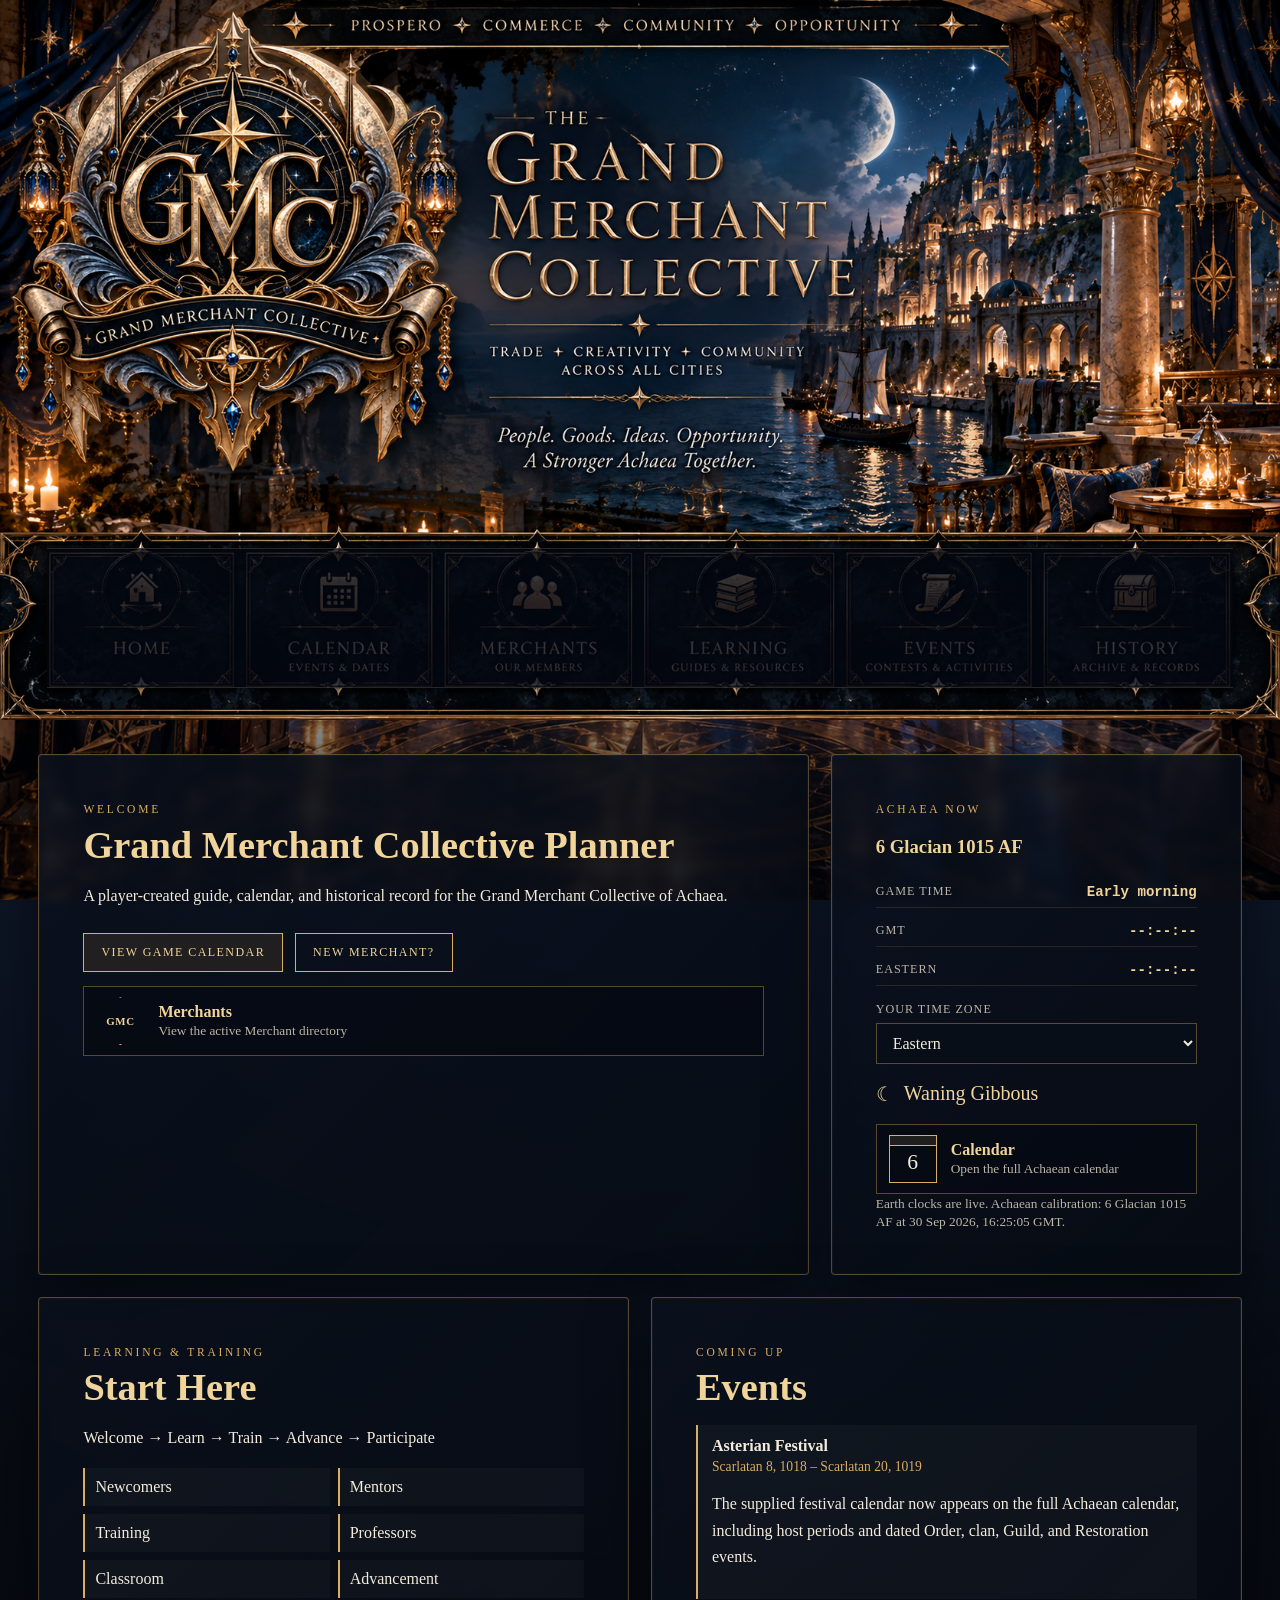
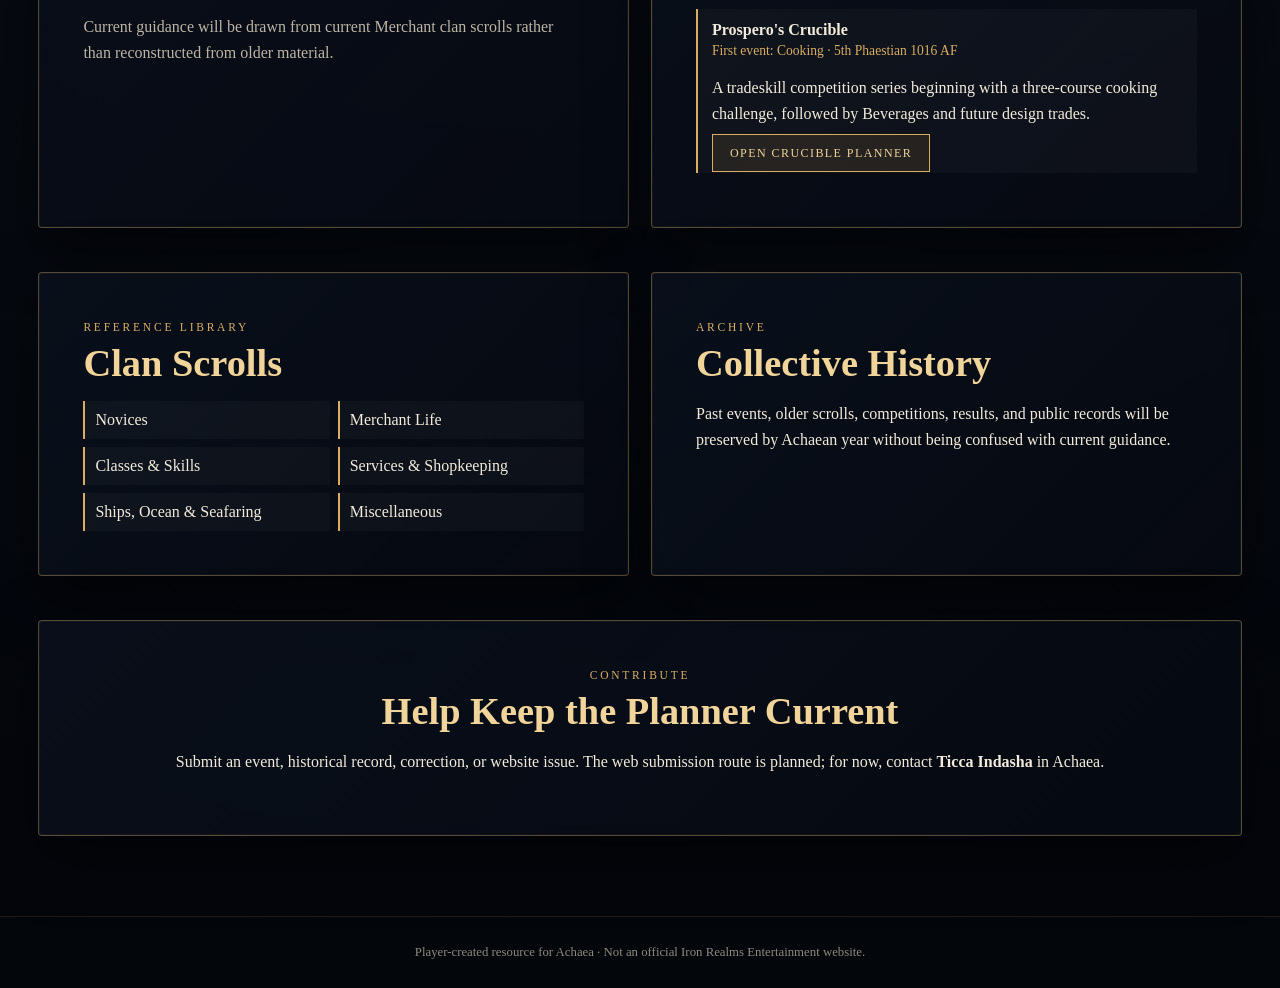
==== index.html @ 8ac70e9b "Link Prospero's Crucible planner from events" ====
<!doctype html>
<html lang="en">
<head>
<meta charset="utf-8">
<meta name="viewport" content="width=device-width,initial-scale=1">
<title>Grand Merchant Collective Planner</title>
<link rel="stylesheet" href="styles.css">
</head>
<body>
<header class="landing-header">
  <div class="landing-art">
    <img src="grand-merchant-collective-hero.png" alt="Grand Merchant Collective">
    <nav class="landing-hotspots" aria-label="Primary navigation">
      <a href="index.html" aria-label="Home"></a>
      <a href="calendar.html" aria-label="Calendar"></a>
      <a href="merchants.html" aria-label="Merchants"></a>
      <a href="#learning" aria-label="Learning"></a>
      <a href="#events" aria-label="Events"></a>
      <a href="#history" aria-label="History"></a>
    </nav>
  </div>
</header>

<main>
<section id="home" class="hero">
  <article class="panel intro">
    <span class="kicker">Welcome</span>
    <h2>Grand Merchant Collective Planner</h2>
    <p>A player-created guide, calendar, and historical record for the Grand Merchant Collective of Achaea.</p>
    <div class="actions"><a class="button" href="calendar.html">View Game Calendar</a><a class="button ghost" href="#learning">New Merchant?</a></div><a class="home-icon-link merchant-icon-link" href="merchants.html"><span class="merchant-crest" aria-hidden="true">GMC</span><span><strong>Merchants</strong><small>View the active Merchant directory</small></span></a>
  </article>
  <aside class="panel now">
    <span class="kicker">Achaea Now</span>
    <h3 id="homeAchaeaDate">6 Glacian 1015 AF</h3>
    <div class="time-stack">
      <div><span>Game time</span><strong id="gameTime">Early morning</strong></div>
      <div><span>GMT</span><strong id="gmtClock">--:--:--</strong></div>
      <div><span id="localZoneLabel">Eastern</span><strong id="localClock">--:--:--</strong></div>
    </div>
    <label class="timezone-label" for="timezoneSelect">Your time zone</label>
    <select id="timezoneSelect">
      <option value="America/New_York">Eastern</option>
      <option value="America/Chicago">Central</option>
      <option value="America/Denver">Mountain</option>
      <option value="America/Los_Angeles">Pacific</option>
      <option value="America/Anchorage">Alaska</option>
      <option value="Pacific/Honolulu">Hawaii</option>
      <option value="Europe/London">London</option>
      <option value="Europe/Paris">Central Europe</option>
      <option value="Australia/Sydney">Sydney</option>
      <option value="Asia/Tokyo">Tokyo</option>
    </select>
    <div class="moon">☾ <span>Waning Gibbous</span></div>
    <a class="home-icon-link calendar-icon-link" href="calendar.html" aria-label="Open full Achaean calendar"><span class="calendar-glyph" aria-hidden="true"><b></b><i>6</i></span><span><strong>Calendar</strong><small>Open the full Achaean calendar</small></span></a>
    <small>Earth clocks are live. Achaean calibration: 6 Glacian 1015 AF at 30 Sep 2026, 16:25:05 GMT.</small>
  </aside>
</section>



<section class="two-col">
 <article id="learning" class="panel section">
   <span class="kicker">Learning & Training</span><h2>Start Here</h2>
   <p>Welcome → Learn → Train → Advance → Participate</p>
   <div class="link-grid"><span>Newcomers</span><span>Mentors</span><span>Training</span><span>Professors</span><span>Classroom</span><span>Advancement</span></div>
   <p class="note">Current guidance will be drawn from current Merchant clan scrolls rather than reconstructed from older material.</p>
 </article>
 <article id="events" class="panel section">
   <span class="kicker">Coming Up</span><h2>Events</h2>
   <div class="event-card"><strong>Asterian Festival</strong><span>Scarlatan 8, 1018 – Scarlatan 20, 1019</span><p>The supplied festival calendar now appears on the full Achaean calendar, including host periods and dated Order, clan, Guild, and Restoration events.</p></div>
   <div class="event-card"><strong>Prospero's Crucible</strong><span>First event: Cooking · 5th Phaestian 1016 AF</span><p>A tradeskill competition series beginning with a three-course cooking challenge, followed by Beverages and future design trades.</p><a class="button" href="crucible.html">Open Crucible Planner</a></div>
 </article>
</section>



<section class="two-col">
 <article id="scrolls" class="panel section"><span class="kicker">Reference Library</span><h2>Clan Scrolls</h2>
 <div class="scroll-groups"><span>Novices</span><span>Merchant Life</span><span>Classes & Skills</span><span>Services & Shopkeeping</span><span>Ships, Ocean & Seafaring</span><span>Miscellaneous</span></div>
 </article>
 <article id="history" class="panel section"><span class="kicker">Archive</span><h2>Collective History</h2><p>Past events, older scrolls, competitions, results, and public records will be preserved by Achaean year without being confused with current guidance.</p></article>
</section>

<section id="contact" class="panel section contact">
 <span class="kicker">Contribute</span><h2>Help Keep the Planner Current</h2>
 <p>Submit an event, historical record, correction, or website issue. The web submission route is planned; for now, contact <strong>Ticca Indasha</strong> in Achaea.</p>
</section>
</main>
<footer>Player-created resource for Achaea · Not an official Iron Realms Entertainment website.</footer>
<script src="app.js"></script>
</body></html>
---- styles.css ----
:root{--ink:#070b12;--panel:rgba(6,10,18,.79);--panel2:rgba(10,16,28,.88);--gold:#d9ae62;--gold2:#f0d49a;--ivory:#f3ecdd;--muted:#bdb5a6;--line:rgba(217,174,98,.38)}
*{box-sizing:border-box}html{scroll-behavior:smooth}body{margin:0;color:var(--ivory);font-family:Georgia,"Times New Roman",serif;background:#050911 radial-gradient(circle at 50% 12%,#17284a 0,#070b12 55%,#03050a 100%);min-height:100vh}
body:before{content:"";position:fixed;inset:0;background:linear-gradient(rgba(2,5,10,.16),rgba(2,5,10,.54)),url("Prospero-shrine.png") center/cover no-repeat;z-index:-2}
.site-header{position:sticky;top:0;z-index:20;padding:20px clamp(18px,5vw,72px) 12px;background:linear-gradient(#060a12f2,#060a12d9);border-bottom:1px solid var(--line);backdrop-filter:blur(10px)}
.brand{text-align:center}.brand h1{margin:2px 0;color:var(--gold2);font-size:clamp(1.7rem,4vw,3rem);letter-spacing:.08em;text-transform:uppercase}.brand p{margin:0;color:var(--muted);letter-spacing:.18em}.eyebrow,.kicker{color:var(--gold);font-size:.72rem;letter-spacing:.24em;text-transform:uppercase}
nav{display:flex;justify-content:center;gap:clamp(10px,2.2vw,28px);flex-wrap:wrap;margin-top:16px}nav a{color:var(--ivory);text-decoration:none;font-size:.84rem;letter-spacing:.08em;text-transform:uppercase}nav a:hover{color:var(--gold2)}
main{width:min(1380px,94vw);margin:34px auto 80px}.hero,.two-col{display:grid;grid-template-columns:1.5fr .8fr;gap:22px;margin-bottom:22px}.two-col{grid-template-columns:1fr 1fr}
.panel{background:linear-gradient(135deg,var(--panel2),var(--panel));border:1px solid var(--line);box-shadow:0 20px 60px #0008,inset 0 0 0 1px #ffffff08;backdrop-filter:blur(5px);border-radius:4px}
.intro,.now,.section{padding:clamp(22px,4vw,44px)}h2{font-size:clamp(1.65rem,3vw,2.5rem);color:var(--gold2);margin:.35rem 0 1rem}h3{color:var(--gold2)}p{line-height:1.65}.lede,.note,.now small{color:var(--muted)}.actions{display:flex;gap:12px;flex-wrap:wrap;margin-top:24px}.button{padding:11px 17px;border:1px solid var(--gold);background:#b9893e22;color:var(--gold2);text-decoration:none;text-transform:uppercase;font-size:.75rem;letter-spacing:.12em}.button.ghost{background:transparent}.moon{display:flex;gap:10px;align-items:center;color:var(--gold2);font-size:1.25rem;margin:18px 0}
.section{margin-bottom:22px}.section-head{display:flex;align-items:end;justify-content:space-between;gap:20px}.year-controls{display:flex;gap:6px}.year-controls button{background:#080e18;border:1px solid var(--line);color:var(--gold2);padding:8px 12px;cursor:pointer}
.calendar-grid{display:grid;grid-template-columns:repeat(4,1fr);gap:12px;margin-top:24px}.month{background:#050912b8;border:1px solid #d9ae6233;padding:12px}.month h3{text-align:center;margin:0 0 10px;font-size:1rem;letter-spacing:.1em}.days{display:grid;grid-template-columns:repeat(5,1fr);gap:4px}.day{display:grid;place-items:center;min-height:29px;border:1px solid transparent;color:#e8e0d0;font-family:Consolas,monospace;font-size:.78rem}.day:hover{border-color:var(--line);background:#d9ae6215}
.link-grid,.scroll-groups{display:grid;grid-template-columns:repeat(2,1fr);gap:8px}.link-grid span,.scroll-groups span{padding:10px;border-left:2px solid var(--gold);background:#ffffff07}
.event-card{border-left:2px solid var(--gold);padding:12px 14px;background:#ffffff07;margin:10px 0}.event-card strong,.event-card span{display:block}.event-card span{color:var(--gold);font-size:.85rem;margin-top:4px}.event-card.muted{opacity:.7}
.member-placeholder{display:flex;gap:20px;align-items:center;margin-top:22px}.portrait-placeholder,.merchant-portrait{width:120px;aspect-ratio:1;border:1px solid var(--line);background:#03060c}.merchant-portrait{object-fit:cover;object-position:center top;display:block}.contact{text-align:center}footer{text-align:center;padding:28px;color:#8f897d;background:#03060b;border-top:1px solid #d9ae6222;font-size:.8rem}
@media(max-width:900px){.hero,.two-col{grid-template-columns:1fr}.calendar-grid{grid-template-columns:repeat(2,1fr)}.site-header{position:relative}}
@media(max-width:560px){.calendar-grid{grid-template-columns:1fr}.link-grid,.scroll-groups{grid-template-columns:1fr}.member-placeholder{align-items:flex-start}.brand h1{letter-spacing:.03em}}

.time-stack{display:grid;gap:8px;margin:16px 0}.time-stack div{display:flex;justify-content:space-between;gap:18px;border-bottom:1px solid #d9ae6224;padding:7px 0}.time-stack span,.timezone-label{color:var(--muted);font-size:.76rem;letter-spacing:.08em;text-transform:uppercase}.time-stack strong{font-family:Consolas,monospace;color:var(--gold2);font-size:.88rem}.timezone-label{display:block;margin:14px 0 6px}.now select{width:100%;padding:10px 12px;background:#080e18;color:var(--ivory);border:1px solid var(--line);font:inherit}.month-link{display:flex;justify-content:space-between;gap:12px;align-items:center;margin:14px 0;padding:12px 14px;border:1px solid var(--line);background:#d9ae620c;color:var(--ivory);text-decoration:none}.month-link strong{color:var(--gold2)}.calendar-section{scroll-margin-top:170px}

.day.event-day{border-color:var(--gold);background:#d9ae6226;color:var(--gold2);cursor:pointer;font-weight:700}.day.host-day{box-shadow:inset 0 -2px 0 #d9ae6270}.day.event-day:hover,.day.event-day:focus{background:#d9ae6242;outline:none}.calendar-details{margin-top:18px;padding:18px;border:1px solid var(--line);background:#050912d9}.calendar-details h3{margin:.35rem 0 .55rem}.calendar-details p{margin:.35rem 0}.calendar-details .detail-date{color:var(--gold);font-size:.85rem;letter-spacing:.06em}.calendar-details ul{margin:.7rem 0 0;padding-left:20px;line-height:1.6}

.mini-calendar-link{padding:9px 11px;justify-content:flex-start;gap:14px}.mini-month{width:76px;min-width:76px;border:1px solid var(--line);background:#050912;display:grid;grid-template-columns:1fr 1fr;overflow:hidden}.mini-month b{grid-column:1/-1;background:#d9ae6222;color:var(--gold2);font-size:.62rem;letter-spacing:.1em;text-align:center;padding:4px}.mini-month i{font-style:normal;font:700 1.35rem/1.7 Georgia,serif;text-align:center;color:var(--ivory)}.mini-month em{font-style:normal;font-size:.55rem;color:var(--muted);align-self:center}.calendar-legend{display:flex;gap:18px;flex-wrap:wrap;margin-top:16px;color:var(--muted);font-size:.78rem}.calendar-legend span{display:flex;align-items:center;gap:7px}.legend-dot{width:11px;height:11px;border:1px solid var(--line);display:inline-block}.legend-dot.scheduled{background:#d9ae6242;border-color:var(--gold)}.legend-dot.host{border-bottom:3px solid #d9ae62}
.day.event-day{position:relative}.day.event-day:after{content:"";position:absolute;right:2px;top:2px;width:5px;height:5px;border-radius:50%;background:var(--gold2)}

.event-index-wrap{margin-top:22px;padding-top:18px;border-top:1px solid #d9ae6233}.event-index{display:grid;grid-template-columns:repeat(2,minmax(0,1fr));gap:7px;margin-top:10px}.event-index button{appearance:none;text-align:left;background:#ffffff07;border:1px solid #d9ae6228;color:var(--ivory);padding:10px 12px;font:inherit;cursor:pointer}.event-index button:hover,.event-index button:focus{border-color:var(--gold);background:#d9ae6218;outline:none}.event-index small{display:block;color:var(--gold);margin-top:3px}.day.selected-day{outline:2px solid var(--gold2);outline-offset:1px;background:#d9ae6250}@media(max-width:560px){.event-index{grid-template-columns:1fr}}

.merchant-roster{display:grid;grid-template-columns:repeat(3,minmax(0,1fr));gap:7px 18px;margin-top:16px}.merchant-name{padding:7px 0;border-bottom:1px solid #d9ae621f;color:var(--ivory)}@media(max-width:760px){.merchant-roster{grid-template-columns:repeat(2,minmax(0,1fr))}}@media(max-width:480px){.merchant-roster{grid-template-columns:1fr}}

.merchant-directory{display:grid;grid-template-columns:repeat(2,minmax(0,1fr));gap:14px 18px;margin-top:18px}.merchant-card{display:grid;grid-template-columns:76px 1fr;align-items:center;gap:14px;min-height:92px;padding:8px;border:1px solid #d9ae6228;background:#05091280}.merchant-card img,.headshot-placeholder{width:76px;height:76px;object-fit:cover;border:1px solid #d9ae6255;background:#0a0f19}.headshot-placeholder{display:grid;place-items:center}.headshot-placeholder span{font-size:.62rem;letter-spacing:.08em;text-transform:uppercase;color:var(--muted)}.merchant-card h3{margin:0;font-size:1rem;font-weight:500;color:var(--ivory)}@media(max-width:650px){.merchant-directory{grid-template-columns:1fr}}

.home-icon-link{display:flex;align-items:center;gap:14px;margin-top:14px;padding:10px 12px;border:1px solid var(--line);background:#050912a8;color:var(--ivory);text-decoration:none}.home-icon-link:hover,.home-icon-link:focus{border-color:var(--gold);background:#d9ae6214;outline:none}.home-icon-link>span:last-child{display:grid;gap:2px}.home-icon-link strong{color:var(--gold2);font-family:Georgia,serif}.home-icon-link small{color:var(--muted)}.calendar-glyph{width:48px;height:48px;display:grid;place-items:center;border:1px solid var(--gold);position:relative;font-family:Georgia,serif;font-size:1.35rem}.calendar-glyph b{position:absolute;left:0;right:0;top:0;height:10px;border-bottom:1px solid var(--gold);background:#d9ae6220}.calendar-glyph i{font-style:normal;padding-top:7px}.merchant-crest{width:48px;height:48px;display:grid;place-items:center;border:1px solid var(--gold);clip-path:polygon(50% 0,92% 18%,84% 74%,50% 100%,16% 74%,8% 18%);font:700 .68rem Georgia,serif;color:var(--gold2);letter-spacing:.06em}

/* Shared stationary site masthead */
.site-header{position:sticky;top:0;z-index:100;min-height:154px;display:grid;grid-template-columns:110px 1fr 110px;grid-template-areas:"crest brand spacer" "nav nav nav";align-items:center;padding:12px clamp(18px,4vw,64px) 10px;background:#060a12f5;border-top:4px solid #7650a6;border-bottom:1px solid var(--line);backdrop-filter:blur(12px)}
.header-crest{grid-area:crest;width:94px;height:94px;display:grid;place-items:center;text-decoration:none;justify-self:start}.header-crest .merchant-crest{width:86px;height:86px;font-size:.9rem}
.site-header .brand{grid-area:brand}.site-header nav{grid-area:nav;margin-top:8px}
@media(max-width:700px){.site-header{position:sticky;grid-template-columns:64px 1fr;grid-template-areas:"crest brand" "nav nav";min-height:auto;padding:8px 12px}.header-crest{width:58px;height:58px}.header-crest .merchant-crest{width:54px;height:54px}.brand h1{font-size:clamp(1.15rem,5vw,1.7rem)}.brand p{font-size:.7rem}.site-header nav{gap:8px 14px;max-height:58px;overflow:auto}}

/* Landing page is intentionally cinematic; inner pages use the compact crest masthead. */
.landing-header{position:relative;z-index:20;min-height:420px;padding:44px clamp(22px,6vw,90px) 24px;display:flex;flex-direction:column;justify-content:flex-end;background:linear-gradient(90deg,#030711d9 0%,#07101db8 44%,#07101d45 75%),url("grand-merchant-collective-hero.png") center/cover no-repeat;border-top:4px solid #7650a6;border-bottom:1px solid var(--line)}
.landing-identity{max-width:720px;margin-left:auto;margin-right:auto;text-align:center;padding:24px 32px;background:#04091499;border:1px solid #d9ae6230;backdrop-filter:blur(3px)}
.landing-identity h1{margin:.15rem 0;color:var(--gold2);font-size:clamp(2.2rem,5vw,4.7rem);line-height:.95;letter-spacing:.075em;text-transform:uppercase}.landing-identity p{margin:.7rem 0 0;color:var(--muted);letter-spacing:.2em}
.landing-header nav{margin-top:26px;padding:12px;background:#030711c9;border-top:1px solid #d9ae6230;border-bottom:1px solid #d9ae6230}
.inner-header{grid-template-columns:96px minmax(0,1fr);grid-template-areas:"crest brand" "crest nav";min-height:118px;padding:10px clamp(18px,4vw,64px)}
.inner-header .header-crest{width:82px;height:82px}.inner-header .header-crest .merchant-crest{width:76px;height:76px}.inner-header .brand{text-align:left}.inner-header .brand h1{font-size:clamp(1.55rem,3vw,2.45rem);margin:0}.inner-header .brand .eyebrow{display:none}.inner-header .page-subtitle{font-size:.72rem}.inner-header nav{justify-content:flex-start;margin-top:7px}
@media(max-width:700px){.landing-header{min-height:330px;padding:24px 14px 16px}.landing-identity{padding:18px 14px}.landing-header nav{gap:8px 14px}.inner-header{grid-template-columns:62px 1fr;grid-template-areas:"crest brand" "nav nav"}.inner-header .header-crest{width:58px;height:58px}.inner-header .header-crest .merchant-crest{width:54px;height:54px}.inner-header .brand h1{font-size:1.25rem}}

.header-crest img{display:block;width:100%;height:100%;object-fit:contain;filter:drop-shadow(0 2px 8px #0009)}
.inner-header .header-crest{overflow:visible}

/* Exact rendered landing artwork: no duplicate title or dark overlay. */
.landing-header{position:relative;z-index:20;min-height:0;padding:0;display:block;background:#030711;border:0}
.landing-art{position:relative;width:100%;max-width:1680px;margin:0 auto}
.landing-art>img{display:block;width:100%;height:auto}
.landing-hotspots{position:absolute;left:3.7%;right:3.7%;bottom:4.5%;height:19.5%;display:grid;grid-template-columns:repeat(6,1fr);gap:1.1%;margin:0;padding:0;background:none;border:0}
.landing-hotspots a{display:block;width:100%;height:100%;border:1px solid transparent;text-decoration:none}
.landing-hotspots a:hover,.landing-hotspots a:focus{border-color:#f0d49a99;background:#d9ae620d;outline:none;box-shadow:inset 0 0 22px #d9ae6214}
@media(max-width:700px){.landing-header{padding:0;min-height:0}.landing-hotspots{left:3.5%;right:3.5%;bottom:4%;height:20%;gap:.7%}}


/* Prospero's Crucible event planner */
.crucible-page{width:min(1220px,94vw)}
.crucible-hero{padding:clamp(28px,5vw,58px);text-align:center;overflow:hidden;position:relative}
.crucible-hero:before{content:"";position:absolute;inset:0;background:radial-gradient(circle at 50% 0,#d9ae621b,transparent 55%);pointer-events:none}
.crucible-hero>*{position:relative}.crucible-hero h2{font-size:clamp(2.6rem,7vw,5.6rem);line-height:.9;letter-spacing:.055em;text-transform:uppercase;margin:.3rem 0;color:var(--gold2)}
.crucible-subtitle{text-transform:uppercase;letter-spacing:.22em;color:var(--gold);font-size:.85rem}.crucible-motto{display:flex;justify-content:center;align-items:center;gap:12px;flex-wrap:wrap;margin:22px 0;text-transform:uppercase;letter-spacing:.16em}.crucible-motto i{font-style:normal;color:var(--gold)}
.status-row{display:flex;justify-content:center;gap:8px;flex-wrap:wrap;margin-top:22px}.status{display:inline-block;padding:5px 9px;border:1px solid var(--line);font-size:.66rem;letter-spacing:.09em;text-transform:uppercase}.status.confirmed{color:#f0d49a;background:#d9ae6214}.status.planning{color:#ddd3be;background:#ffffff08}.status.future{color:#aaa293;background:#050912}
.crucible-current,.trade-row{display:grid;grid-template-columns:minmax(220px,.72fr) minmax(0,1.28fr);gap:18px;align-items:stretch;margin:22px 0}.trade-row:nth-of-type(even){grid-template-columns:minmax(0,1.28fr) minmax(220px,.72fr)}
.trade-banner,.trade-detail{border:1px solid var(--line);background:linear-gradient(135deg,#0a111eeb,#050912e8);min-width:0}
.trade-banner{display:flex;align-items:center;gap:20px;padding:24px;position:relative;overflow:hidden}.trade-banner:after{content:"";position:absolute;inset:0;background:linear-gradient(135deg,#d9ae6212,transparent 62%);pointer-events:none}.trade-emblem{width:88px;height:110px;display:grid;place-items:center;flex:0 0 auto;border:1px solid #f0d49a70;background:#6d1c1c;color:#f4d792;font-size:2.5rem;clip-path:polygon(10% 0,90% 0,90% 78%,50% 100%,10% 78%);box-shadow:inset 0 0 0 5px #0002}.beverages .trade-emblem{background:#0b5c61}.tailoring .trade-emblem{background:#163f78}.jewellery .trade-emblem{background:#473466}.furnishing .trade-emblem{background:#6b3b19}.artistry .trade-emblem{background:#14516b}.trade-name{display:grid;gap:4px;position:relative}.trade-name span{font-size:.68rem;letter-spacing:.16em;text-transform:uppercase;color:var(--muted)}.trade-name strong{font-size:clamp(1.45rem,3vw,2.35rem);color:var(--gold2);text-transform:uppercase;letter-spacing:.04em}
.trade-detail{padding:clamp(20px,4vw,34px)}.trade-detail h3{font-size:clamp(1.4rem,2.6vw,2rem);margin:.55rem 0;color:var(--gold2)}.trade-detail p{margin:.6rem 0}.course-strip,.category-chips{display:flex;gap:8px;flex-wrap:wrap;margin:14px 0}.course-strip span,.category-chips span{padding:7px 11px;border:1px solid #d9ae6240;background:#d9ae620b;color:var(--gold2);font-size:.8rem}.mini-grid{display:grid;grid-template-columns:1fr 1fr;gap:12px;margin-top:18px}.mini-grid>div{border-top:1px solid var(--line);padding-top:12px}.mini-grid small,.golden-prize small{display:block;color:var(--muted);text-transform:uppercase;letter-spacing:.1em}.mini-grid strong{display:block;color:var(--gold2);margin:.35rem 0}
.crucible-divider{display:flex;align-items:center;gap:18px;margin:34px 0;color:var(--gold2);text-transform:uppercase;letter-spacing:.16em}.crucible-divider:before,.crucible-divider:after{content:"";height:1px;background:var(--line);flex:1}
.crucible-support{margin-top:34px}.golden-table-card{border-color:#d9ae6275}.golden-prize{padding:18px;margin:18px 0;border:1px solid var(--gold);background:#d9ae620c;text-align:center}.golden-prize strong{display:block;color:var(--gold2);font-size:1.55rem;margin-top:4px;text-transform:uppercase;letter-spacing:.06em}
.planner-board{margin-top:0}.planner-grid{display:grid;grid-template-columns:repeat(4,1fr);gap:12px;margin-top:18px}.planner-grid>div{padding:18px;background:#050912a8;border:1px solid #d9ae622b}.planner-grid b{width:32px;height:32px;display:grid;place-items:center;border:1px solid var(--gold);color:var(--gold2);margin-bottom:12px}.planner-grid strong{color:var(--gold2);font-size:1.05rem}.planner-grid p{color:var(--muted);font-size:.9rem}.planner-notes{margin-top:18px;border-top:1px solid var(--line);padding-top:10px}.planner-notes p{margin:.55rem 0}
@media(max-width:760px){.crucible-current,.trade-row,.trade-row:nth-of-type(even){grid-template-columns:1fr}.trade-banner.right{grid-row:1}.mini-grid,.planner-grid{grid-template-columns:1fr}.trade-emblem{width:68px;height:86px;font-size:2rem}.crucible-motto{gap:8px}.crucible-page{width:min(96vw,1220px)}}
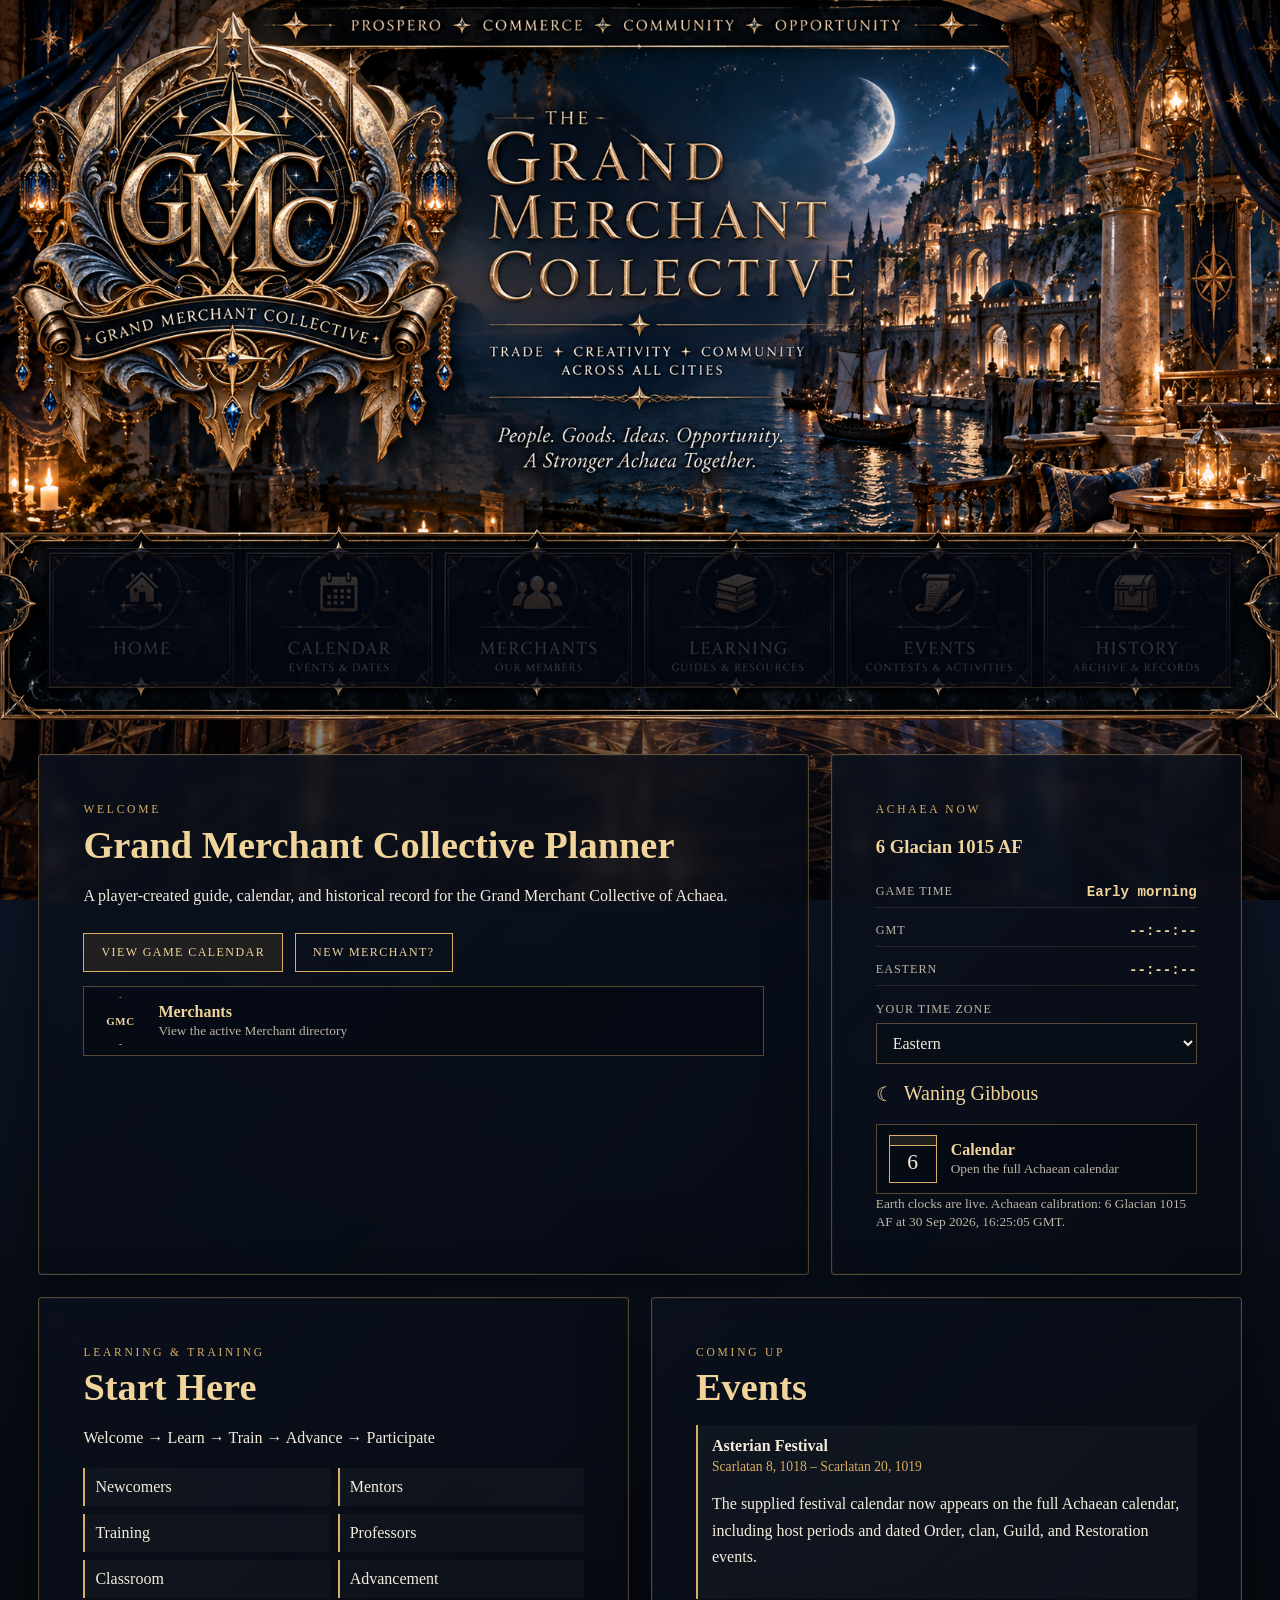
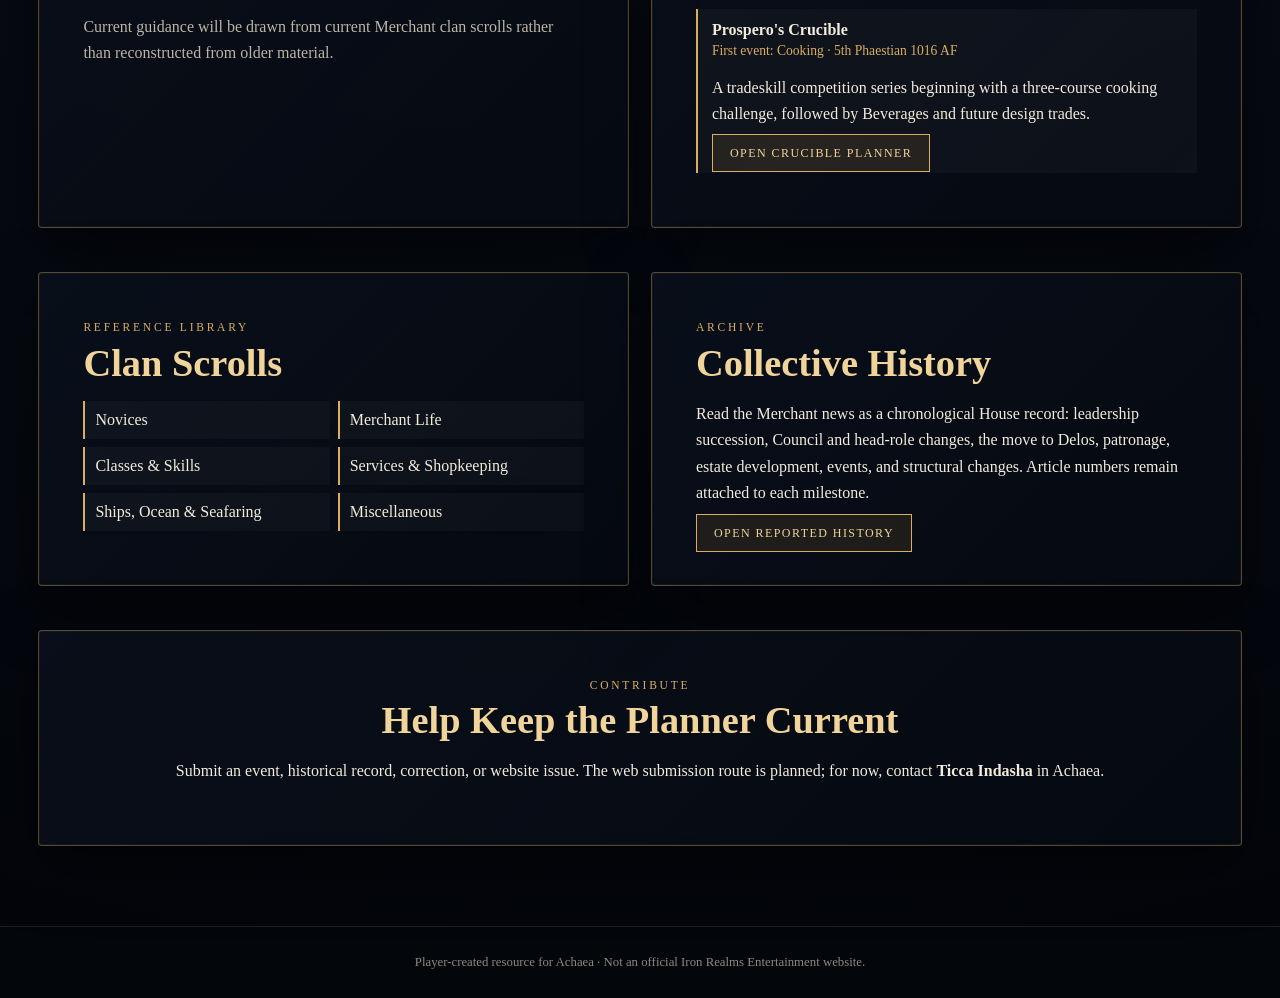
==== commit b0dbbef7: "Link home page to reported Merchant history" ====
--- a/index.html
+++ b/index.html
@@ -16,7 +16,7 @@
       <a href="merchants.html" aria-label="Merchants"></a>
       <a href="#learning" aria-label="Learning"></a>
       <a href="#events" aria-label="Events"></a>
-      <a href="#history" aria-label="History"></a>
+      <a href="history.html" aria-label="History"></a>
     </nav>
   </div>
 </header>
@@ -78,7 +78,7 @@
  <article id="scrolls" class="panel section"><span class="kicker">Reference Library</span><h2>Clan Scrolls</h2>
  <div class="scroll-groups"><span>Novices</span><span>Merchant Life</span><span>Classes & Skills</span><span>Services & Shopkeeping</span><span>Ships, Ocean & Seafaring</span><span>Miscellaneous</span></div>
  </article>
- <article id="history" class="panel section"><span class="kicker">Archive</span><h2>Collective History</h2><p>Past events, older scrolls, competitions, results, and public records will be preserved by Achaean year without being confused with current guidance.</p></article>
+ <article id="history" class="panel section"><span class="kicker">Archive</span><h2>Collective History</h2><p>Read the Merchant news as a chronological House record: leadership succession, Council and head-role changes, the move to Delos, patronage, estate development, events, and structural changes. Article numbers remain attached to each milestone.</p><a class="button" href="history.html">Open Reported History</a></article>
 </section>
 
 <section id="contact" class="panel section contact">
--- a/styles.css
+++ b/styles.css
@@ -73,3 +73,18 @@
 .crucible-support{margin-top:34px}.golden-table-card{border-color:#d9ae6275}.golden-prize{padding:18px;margin:18px 0;border:1px solid var(--gold);background:#d9ae620c;text-align:center}.golden-prize strong{display:block;color:var(--gold2);font-size:1.55rem;margin-top:4px;text-transform:uppercase;letter-spacing:.06em}
 .planner-board{margin-top:0}.planner-grid{display:grid;grid-template-columns:repeat(4,1fr);gap:12px;margin-top:18px}.planner-grid>div{padding:18px;background:#050912a8;border:1px solid #d9ae622b}.planner-grid b{width:32px;height:32px;display:grid;place-items:center;border:1px solid var(--gold);color:var(--gold2);margin-bottom:12px}.planner-grid strong{color:var(--gold2);font-size:1.05rem}.planner-grid p{color:var(--muted);font-size:.9rem}.planner-notes{margin-top:18px;border-top:1px solid var(--line);padding-top:10px}.planner-notes p{margin:.55rem 0}
 @media(max-width:760px){.crucible-current,.trade-row,.trade-row:nth-of-type(even){grid-template-columns:1fr}.trade-banner.right{grid-row:1}.mini-grid,.planner-grid{grid-template-columns:1fr}.trade-emblem{width:68px;height:86px;font-size:2rem}.crucible-motto{gap:8px}.crucible-page{width:min(96vw,1220px)}}
+
+
+/* News-derived Collective history */
+.history-page{width:min(1220px,94vw)}
+.history-hero{padding:clamp(28px,5vw,54px);position:relative;overflow:hidden}
+.history-hero:after{content:"";position:absolute;right:-70px;top:-90px;width:280px;height:280px;border:1px solid #d9ae6222;transform:rotate(45deg);pointer-events:none}
+.history-hero h2{max-width:900px;font-size:clamp(2rem,5vw,4rem);line-height:1.02}
+.archive-stats{display:grid;grid-template-columns:repeat(3,1fr);gap:10px;margin-top:24px}.archive-stats div{padding:16px;border:1px solid #d9ae6230;background:#0509129a}.archive-stats strong{display:block;color:var(--gold2);font-size:1.35rem}.archive-stats span{display:block;color:var(--muted);font-size:.78rem;margin-top:4px}.archive-caution{color:var(--muted);font-size:.86rem;margin-bottom:0}
+.leadership-section{margin-top:22px}.leader-line{display:grid;grid-template-columns:1fr auto 1fr auto 1fr;gap:12px;align-items:stretch}.leader-card{border:1px solid #d9ae6235;background:#050912b8;padding:18px}.leader-card h3{font-size:1.35rem;margin:.45rem 0}.leader-card p{font-size:.9rem}.leader-card small{color:var(--gold);line-height:1.45}.leader-years{color:var(--muted);font-size:.72rem;text-transform:uppercase;letter-spacing:.09em}.leader-arrow{display:grid;place-items:center;color:var(--gold);font-size:1.5rem}
+.history-key{display:flex;gap:7px;flex-wrap:wrap;margin:22px 0}.history-chip,.history-type{padding:5px 8px;border:1px solid var(--line);font-size:.65rem;letter-spacing:.08em;text-transform:uppercase}.history-chip.leadership,.history-entry.leadership .history-type{border-color:#e8c77799;color:#f0d49a}.history-chip.office,.history-entry.office .history-type{border-color:#7ea1c999;color:#b8d2ed}.history-chip.structure,.history-entry.structure .history-type{border-color:#9a8bb899;color:#c9bce0}.history-chip.place,.history-entry.place .history-type{border-color:#799c7e99;color:#b9d5bc}.history-chip.patron,.history-entry.patron .history-type{border-color:#b58c5c99;color:#e3bd86}.history-chip.event,.history-entry.event .history-type{border-color:#a7797999;color:#ddb3b3}
+.history-timeline{position:relative;margin:18px 0 34px}.history-timeline:before{content:"";position:absolute;left:128px;top:0;bottom:0;width:1px;background:linear-gradient(var(--gold),#d9ae6220)}
+.history-entry{display:grid;grid-template-columns:108px 1fr;gap:42px;position:relative;margin:0 0 16px}.history-entry:before{content:"";position:absolute;left:123px;top:29px;width:11px;height:11px;border-radius:50%;background:#080d16;border:2px solid var(--gold)}
+.history-date{padding:21px 0 0;text-align:right;color:var(--gold2);font-weight:700;letter-spacing:.04em}.history-body{padding:18px 20px;border:1px solid #d9ae622d;background:linear-gradient(135deg,#0a111eda,#050912df)}.history-body h3{margin:.55rem 0 .35rem;font-size:1.35rem}.history-body p{margin:.45rem 0;font-size:.93rem}.news-ref{margin-top:12px;color:var(--gold);font-size:.74rem;letter-spacing:.05em}
+.office-ledger,.source-ledger{margin-top:22px}.office-grid{display:grid;grid-template-columns:repeat(2,1fr);gap:12px;margin-top:18px}.office-grid>div{padding:16px;border:1px solid #d9ae6228;background:#05091299}.office-grid strong{display:block;color:var(--gold2);margin-bottom:9px}.office-grid span{display:block;color:var(--muted);font-size:.86rem;line-height:1.45;padding:4px 0;border-bottom:1px solid #ffffff0a}.coverage-ranges{display:flex;gap:8px;flex-wrap:wrap;margin-top:18px}.coverage-ranges span{padding:8px 12px;border:1px solid var(--line);color:var(--gold2);background:#050912}.coverage-ranges .coverage-gap{border-color:#8f6d6d;color:#c8aaaa}
+@media(max-width:820px){.leader-line{grid-template-columns:1fr}.leader-arrow{transform:rotate(90deg);min-height:20px}.archive-stats{grid-template-columns:1fr}.office-grid{grid-template-columns:1fr}.history-timeline:before{left:18px}.history-entry{grid-template-columns:1fr;gap:7px;padding-left:42px}.history-entry:before{left:13px;top:42px}.history-date{text-align:left;padding:0;color:var(--gold)}}
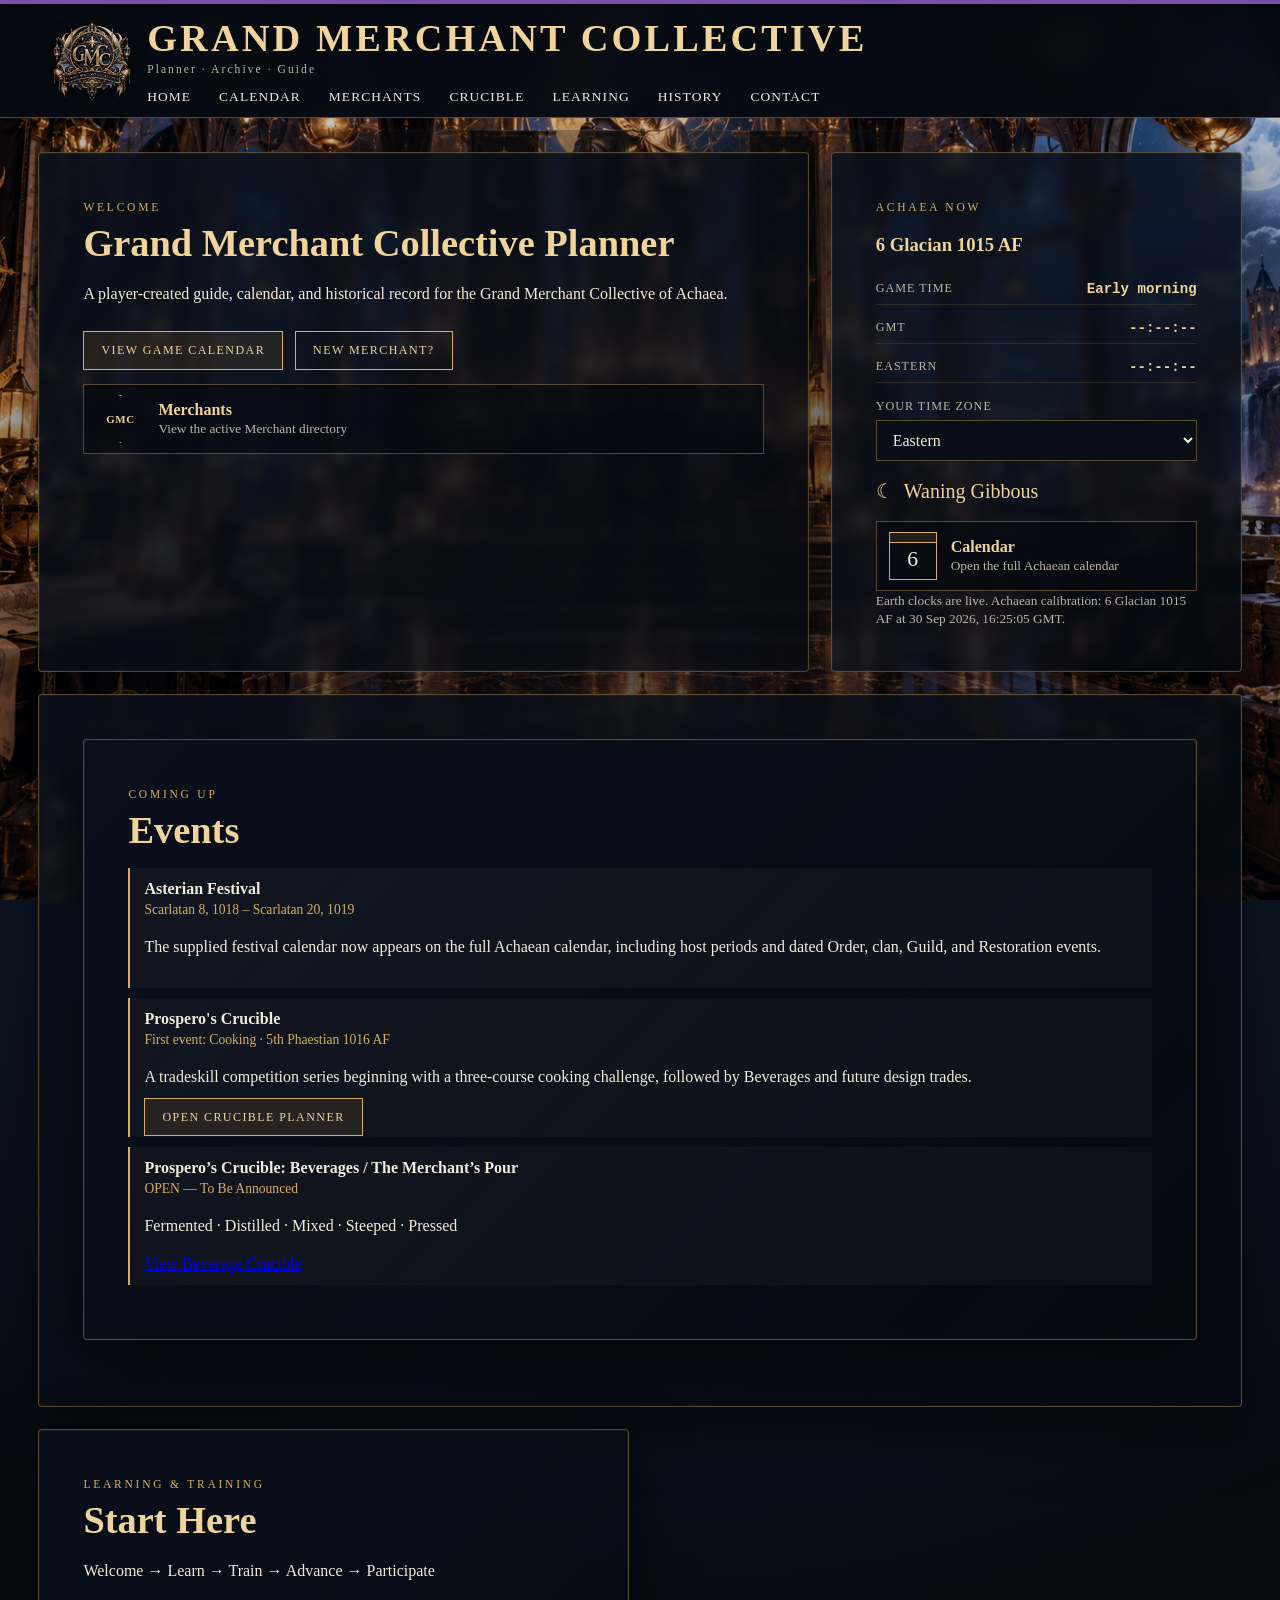
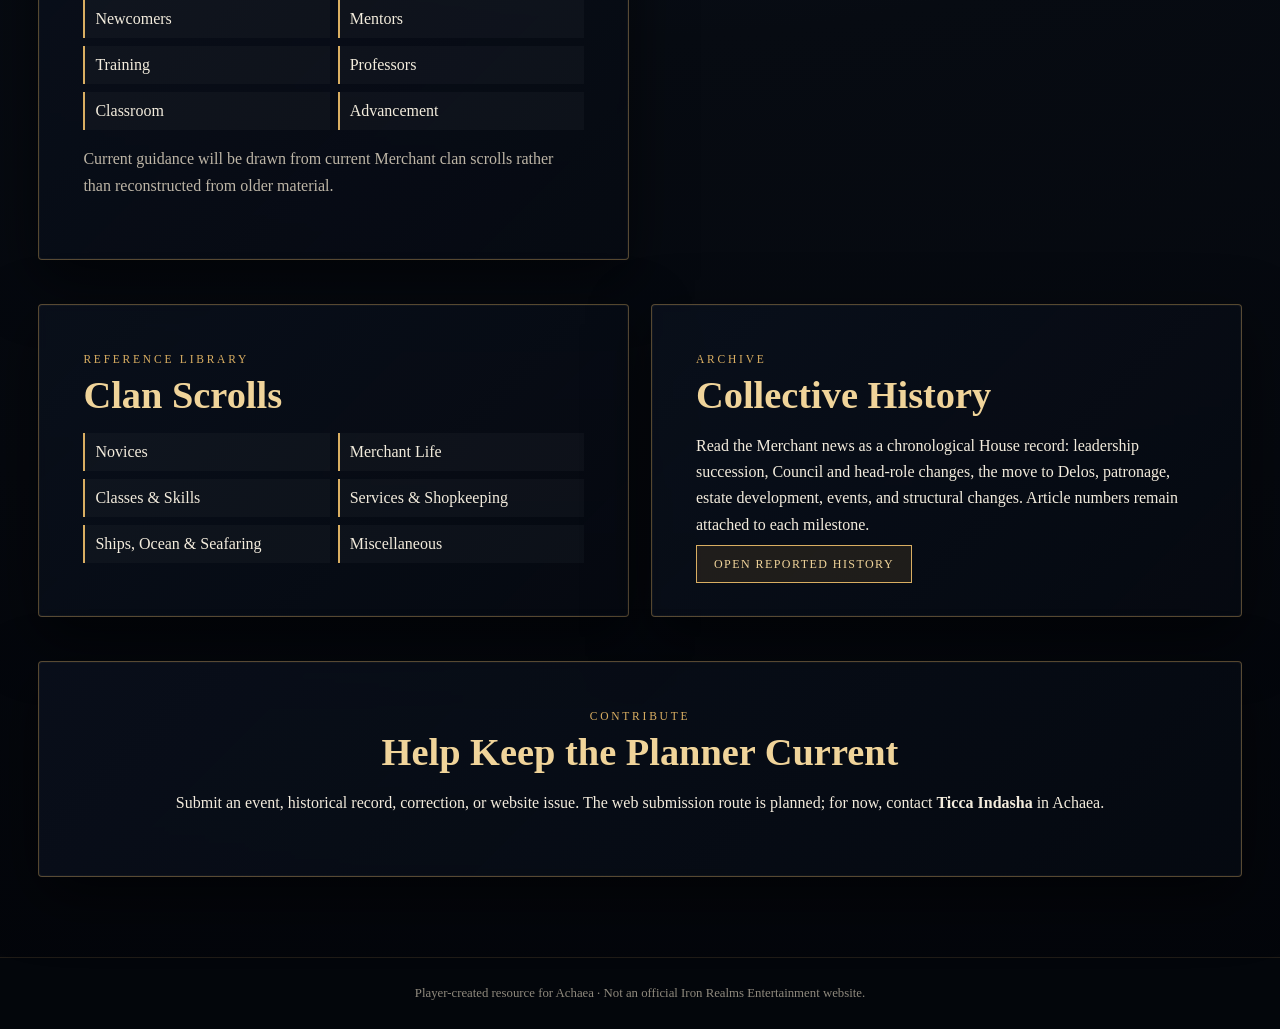
==== commit e8058afa: "Refine Merchant layout and foreground Crucible event details: index.html" ====
--- a/index.html
+++ b/index.html
@@ -7,19 +7,7 @@
 <link rel="stylesheet" href="styles.css">
 </head>
 <body>
-<header class="landing-header">
-  <div class="landing-art">
-    <img src="grand-merchant-collective-hero.png" alt="Grand Merchant Collective">
-    <nav class="landing-hotspots" aria-label="Primary navigation">
-      <a href="index.html" aria-label="Home"></a>
-      <a href="calendar.html" aria-label="Calendar"></a>
-      <a href="merchants.html" aria-label="Merchants"></a>
-      <a href="#learning" aria-label="Learning"></a>
-      <a href="#events" aria-label="Events"></a>
-      <a href="history.html" aria-label="History"></a>
-    </nav>
-  </div>
-</header>
+<header class="site-header inner-header"><a class="header-crest" href="index.html" aria-label="Grand Merchant Collective home"><img src="grand-merchant-collective-crest.png" alt="Grand Merchant Collective crest"></a><div class="brand"><h1>Grand Merchant Collective</h1><p class="page-subtitle">Planner · Archive · Guide</p></div><nav aria-label="Primary navigation"><a href="index.html">Home</a><a href="calendar.html">Calendar</a><a href="merchants.html">Merchants</a><a href="crucible.html">Crucible</a><a href="index.html#learning">Learning</a><a href="history.html">History</a><a href="index.html#contact">Contact</a></nav></header>
 
 <main>
 <section id="home" class="hero">
@@ -55,6 +43,11 @@
     <small>Earth clocks are live. Achaean calibration: 6 Glacian 1015 AF at 30 Sep 2026, 16:25:05 GMT.</small>
   </aside>
 </section>
+<section class="panel section featured-events" aria-label="Upcoming events"> <article id="events" class="panel section">
+   <span class="kicker">Coming Up</span><h2>Events</h2>
+   <div class="event-card"><strong>Asterian Festival</strong><span>Scarlatan 8, 1018 – Scarlatan 20, 1019</span><p>The supplied festival calendar now appears on the full Achaean calendar, including host periods and dated Order, clan, Guild, and Restoration events.</p></div>
+   <div class="event-card"><strong>Prospero's Crucible</strong><span>First event: Cooking · 5th Phaestian 1016 AF</span><p>A tradeskill competition series beginning with a three-course cooking challenge, followed by Beverages and future design trades.</p><a class="button" href="crucible.html">Open Crucible Planner</a></div>
+ <div class="event-card"><strong>Prospero’s Crucible: Beverages / The Merchant’s Pour</strong><span>OPEN — To Be Announced</span><p>Fermented · Distilled · Mixed · Steeped · Pressed</p><a href="crucible.html#beverages">View Beverage Crucible</a></div></article></section>
 
 
 
@@ -65,11 +58,7 @@
    <div class="link-grid"><span>Newcomers</span><span>Mentors</span><span>Training</span><span>Professors</span><span>Classroom</span><span>Advancement</span></div>
    <p class="note">Current guidance will be drawn from current Merchant clan scrolls rather than reconstructed from older material.</p>
  </article>
- <article id="events" class="panel section">
-   <span class="kicker">Coming Up</span><h2>Events</h2>
-   <div class="event-card"><strong>Asterian Festival</strong><span>Scarlatan 8, 1018 – Scarlatan 20, 1019</span><p>The supplied festival calendar now appears on the full Achaean calendar, including host periods and dated Order, clan, Guild, and Restoration events.</p></div>
-   <div class="event-card"><strong>Prospero's Crucible</strong><span>First event: Cooking · 5th Phaestian 1016 AF</span><p>A tradeskill competition series beginning with a three-course cooking challenge, followed by Beverages and future design trades.</p><a class="button" href="crucible.html">Open Crucible Planner</a></div>
- </article>
+
 </section>
 
 
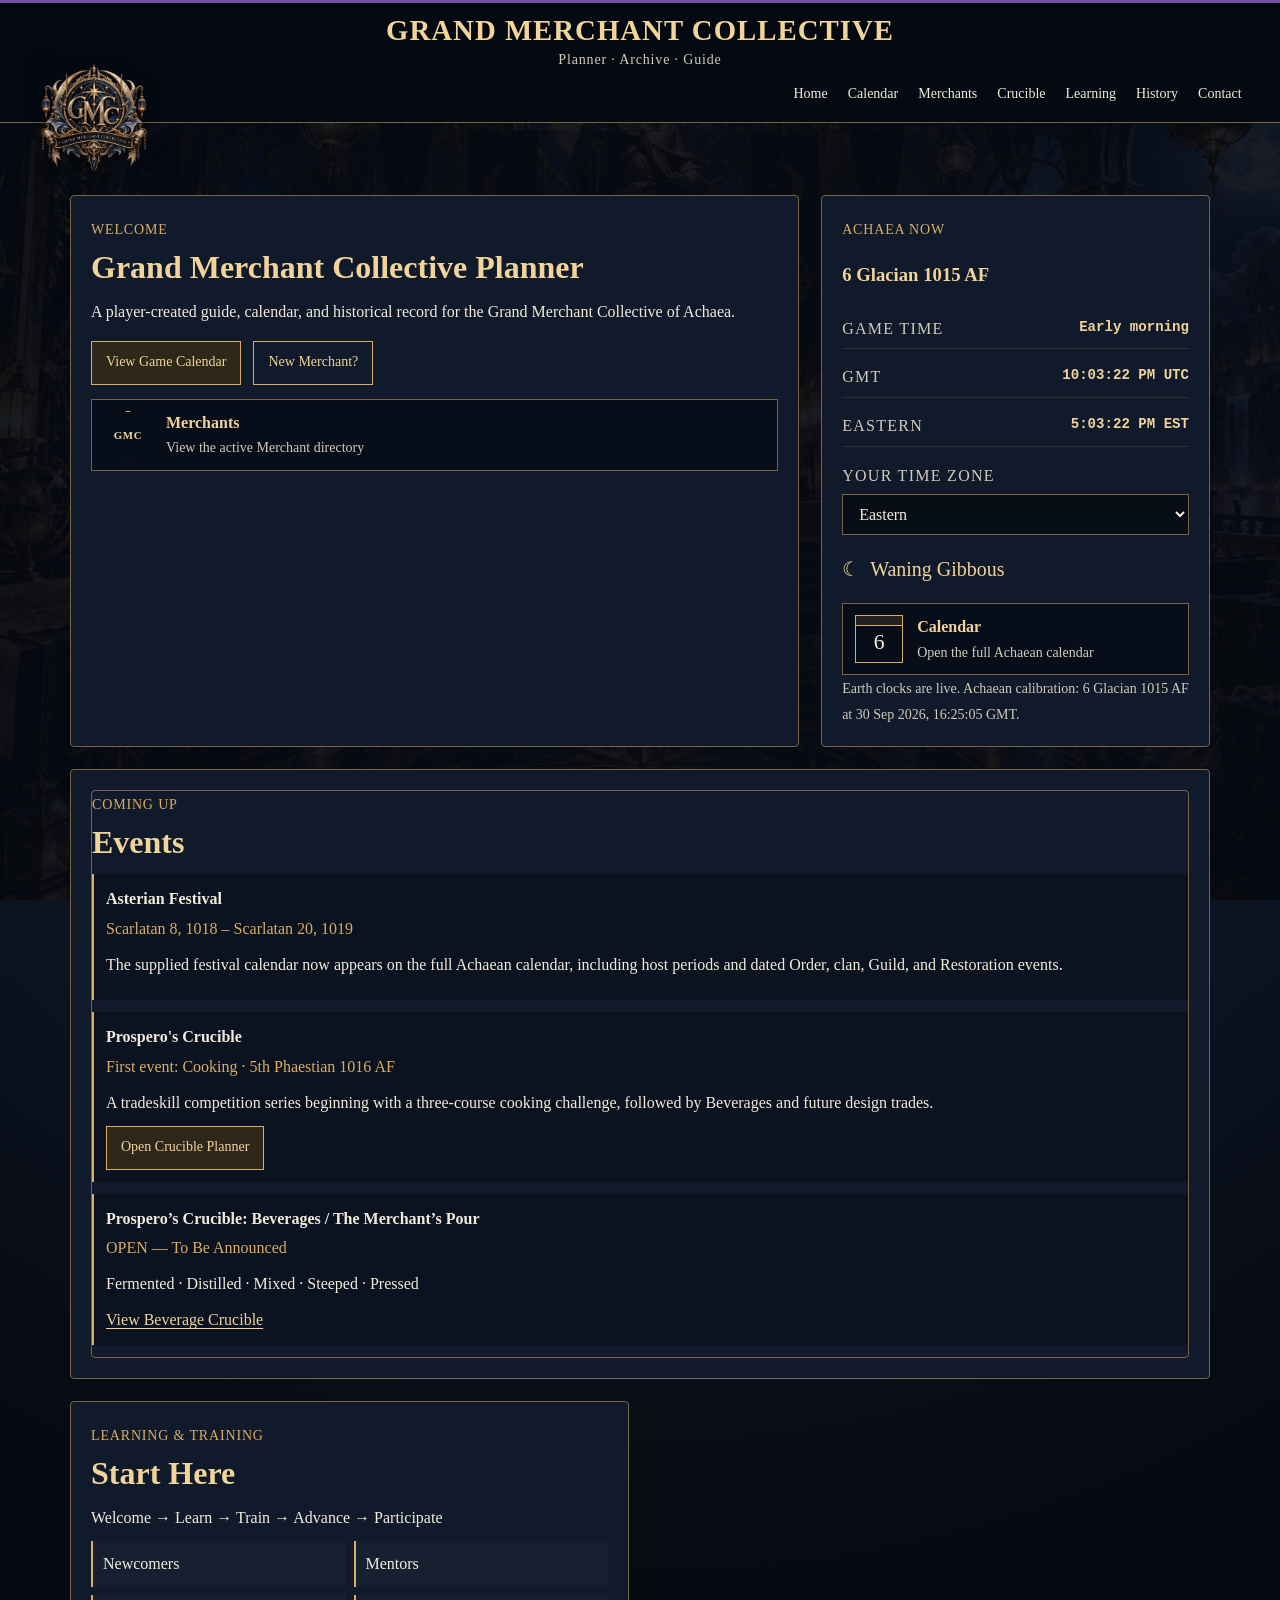
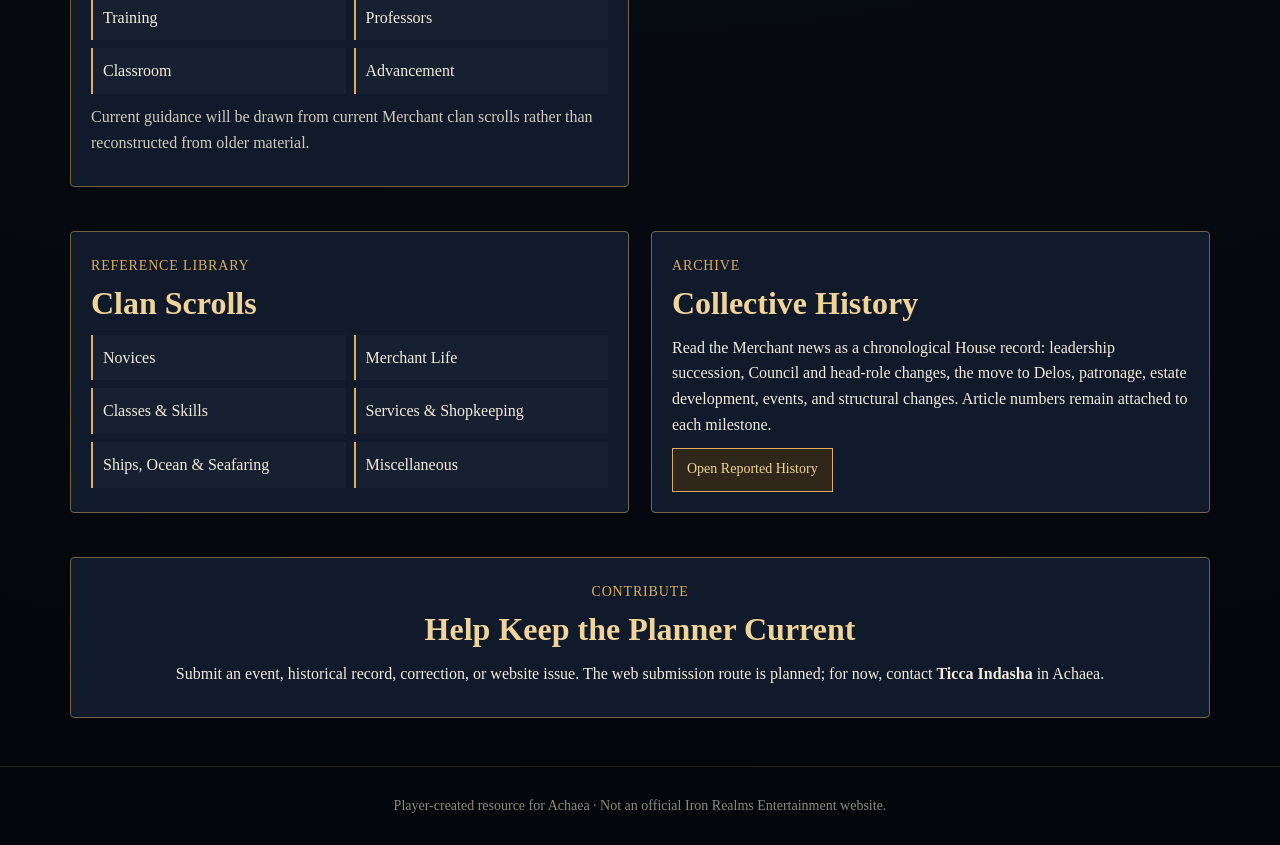
==== commit 56ecd2da: "Refresh stylesheet version for hanging shield: index.html" ====
--- a/index.html
+++ b/index.html
@@ -4,7 +4,7 @@
 <meta charset="utf-8">
 <meta name="viewport" content="width=device-width,initial-scale=1">
 <title>Grand Merchant Collective Planner</title>
-<link rel="stylesheet" href="styles.css">
+<link rel="stylesheet" href="styles.css?v=hanging-shield-2">
 </head>
 <body>
 <header class="site-header inner-header"><a class="header-crest" href="index.html" aria-label="Grand Merchant Collective home"><img src="grand-merchant-collective-crest.png" alt="Grand Merchant Collective crest"></a><div class="brand"><h1>Grand Merchant Collective</h1><p class="page-subtitle">Planner · Archive · Guide</p></div><nav aria-label="Primary navigation"><a href="index.html">Home</a><a href="calendar.html">Calendar</a><a href="merchants.html">Merchants</a><a href="crucible.html">Crucible</a><a href="index.html#learning">Learning</a><a href="history.html">History</a><a href="index.html#contact">Contact</a></nav></header>
--- a/styles.css
+++ b/styles.css
@@ -88,3 +88,114 @@
 .history-date{padding:21px 0 0;text-align:right;color:var(--gold2);font-weight:700;letter-spacing:.04em}.history-body{padding:18px 20px;border:1px solid #d9ae622d;background:linear-gradient(135deg,#0a111eda,#050912df)}.history-body h3{margin:.55rem 0 .35rem;font-size:1.35rem}.history-body p{margin:.45rem 0;font-size:.93rem}.news-ref{margin-top:12px;color:var(--gold);font-size:.74rem;letter-spacing:.05em}
 .office-ledger,.source-ledger{margin-top:22px}.office-grid{display:grid;grid-template-columns:repeat(2,1fr);gap:12px;margin-top:18px}.office-grid>div{padding:16px;border:1px solid #d9ae6228;background:#05091299}.office-grid strong{display:block;color:var(--gold2);margin-bottom:9px}.office-grid span{display:block;color:var(--muted);font-size:.86rem;line-height:1.45;padding:4px 0;border-bottom:1px solid #ffffff0a}.coverage-ranges{display:flex;gap:8px;flex-wrap:wrap;margin-top:18px}.coverage-ranges span{padding:8px 12px;border:1px solid var(--line);color:var(--gold2);background:#050912}.coverage-ranges .coverage-gap{border-color:#8f6d6d;color:#c8aaaa}
 @media(max-width:820px){.leader-line{grid-template-columns:1fr}.leader-arrow{transform:rotate(90deg);min-height:20px}.archive-stats{grid-template-columns:1fr}.office-grid{grid-template-columns:1fr}.history-timeline:before{left:18px}.history-entry{grid-template-columns:1fr;gap:7px;padding-left:42px}.history-entry:before{left:13px;top:42px}.history-date{text-align:left;padding:0;color:var(--gold)}}
+
+/* Compact Merchant working reference: gold, purple and original artwork retained. */
+:root{--panel:#0b1220;--panel2:#101a2a;--muted:#d2cbbb;--line:#756447}
+body{font-size:1rem;line-height:1.6}
+body:before{background:linear-gradient(#050911e8,#050911ef),url("Prospero-shrine.png") center/cover no-repeat}
+a{color:var(--gold2);text-underline-offset:.2em}
+:focus-visible{outline:3px solid var(--gold2);outline-offset:4px}
+.site-header.inner-header{position:relative;min-height:0;grid-template-columns:56px minmax(0,1fr);grid-template-areas:"crest brand" "nav nav";padding:12px max(3vw,16px);border-top:3px solid #7650a6}
+.inner-header .header-crest{width:48px;height:48px}
+.inner-header .brand h1{font-size:clamp(1.2rem,2.4vw,1.8rem);line-height:1.25;letter-spacing:.035em}
+.inner-header .page-subtitle{font-size:.875rem;letter-spacing:.06em}
+.site-header nav{gap:4px 18px;margin-top:8px;max-height:none;overflow:visible}
+nav a{font-size:.875rem;letter-spacing:0;text-transform:none;padding:6px 0}
+main,.crucible-page{width:min(1140px,94vw);margin:22px auto 48px}
+.panel{background:var(--panel2);box-shadow:none;backdrop-filter:none}
+.intro,.now,.section,.trade-detail{padding:20px}
+h2{font-size:clamp(1.5rem,3vw,2rem);line-height:1.25;margin:.35rem 0 .75rem}
+p{margin:.65rem 0;line-height:1.6}
+.kicker,.eyebrow,.status,.trade-name span{font-size:.875rem;letter-spacing:.06em}
+.button{display:inline-flex;align-items:center;min-height:44px;padding:8px 14px;font-size:.875rem;letter-spacing:0;text-transform:none;background:#30271b}
+.actions{margin-top:16px}
+.featured-events>article{padding:0;margin:0}
+.featured-events .event-card{padding:12px;margin:12px 0;background:#0b1220}
+.event-card span,.time-stack span,.timezone-label,.calendar-details .detail-date{font-size:1rem}
+.now small,.home-icon-link small,.headshot-placeholder span,footer{font-size:.875rem}
+.crucible-hero{text-align:left;padding:20px}
+.crucible-hero:before{display:none}
+.crucible-hero h2{font-size:clamp(1.8rem,4vw,2.8rem);line-height:1.15;letter-spacing:.02em;text-transform:none}
+.crucible-subtitle{font-size:1rem;letter-spacing:.04em}
+.crucible-motto,.status-row{justify-content:flex-start;margin:12px 0;gap:8px}
+.event-shortcuts{justify-content:flex-start;margin-top:14px;border-top:1px solid var(--line);padding-top:8px}
+.crucible-current,.trade-row,.trade-row:nth-of-type(even){grid-template-columns:180px minmax(0,1fr);gap:12px;margin:16px 0}
+.trade-row .trade-banner{grid-column:1;grid-row:1}
+.trade-row .trade-detail{grid-column:2;grid-row:1}
+.trade-banner{flex-direction:column;align-items:flex-start;justify-content:center;padding:16px;gap:12px;background:#101a2a}
+.trade-banner:after{display:none}
+.trade-emblem{width:40px;height:44px;font-size:1.4rem;clip-path:none;box-shadow:none}
+.trade-name strong{font-size:1.2rem;letter-spacing:0;text-transform:none;overflow-wrap:anywhere}
+.trade-detail h3{font-size:1.5rem}
+.status.future{color:var(--muted)}
+.course-strip span,.category-chips span,.planner-grid p{font-size:1rem}
+.crucible-divider,.crucible-support{margin:20px 0}
+.planner-grid>div{padding:14px}.planner-grid b{margin-bottom:8px}
+.merchant-directory{grid-template-columns:repeat(3,minmax(0,1fr));gap:10px}
+.merchant-card{grid-template-columns:48px minmax(0,1fr);min-height:68px;padding:10px;gap:10px}
+.merchant-card img,.headshot-placeholder{width:48px;height:48px}
+.headshot-placeholder span{font-size:.75rem;letter-spacing:0;text-transform:none}
+.merchant-card h3{line-height:1.45;overflow-wrap:anywhere}
+section[id]{scroll-margin-top:16px}
+@media(max-width:900px){.merchant-directory{grid-template-columns:repeat(2,minmax(0,1fr))}.planner-grid{grid-template-columns:repeat(2,minmax(0,1fr))}}
+@media(max-width:600px){.merchant-directory,.planner-grid{grid-template-columns:1fr}.crucible-current,.trade-row,.trade-row:nth-of-type(even){grid-template-columns:1fr}.trade-row .trade-banner,.trade-row .trade-detail{grid-column:1;grid-row:auto}.trade-row .trade-banner{grid-row:1}.trade-banner{flex-direction:row;align-items:center;justify-content:flex-start}.mini-grid{grid-template-columns:1fr}.inner-header .brand h1{font-size:1.2rem}.crucible-motto{font-size:.875rem;letter-spacing:0}}
+@media(prefers-reduced-motion:reduce){html{scroll-behavior:auto}}
+
+/* Header arrangement from the marked reference. */
+.site-header.inner-header{
+  grid-template-columns:110px minmax(0,1fr) 110px;
+  grid-template-areas:"crest brand spacer" "crest nav nav";
+  column-gap:16px;
+  padding:10px max(3vw,16px);
+}
+.inner-header .header-crest{width:96px;height:96px;align-self:center}
+.inner-header .brand{text-align:center}
+.inner-header .brand h1{font-size:clamp(1.2rem,2.4vw,1.8rem)}
+.inner-header nav{justify-content:flex-end;margin-top:6px;gap:4px 20px}
+@media(max-width:700px){
+  .site-header.inner-header{
+    grid-template-columns:64px minmax(0,1fr);
+    grid-template-areas:"crest brand" "nav nav";
+    column-gap:12px;
+  }
+  .inner-header .header-crest{width:64px;height:64px}
+  .inner-header .brand h1{font-size:1.2rem;overflow-wrap:anywhere}
+  .inner-header nav{justify-content:flex-end;gap:4px 16px}
+}
+
+/* The Collective shield hangs from the banner instead of sitting inside it. */
+.site-header.inner-header{min-height:120px;overflow:visible}
+.inner-header .header-crest{
+  position:absolute;
+  left:max(3vw,16px);
+  bottom:-64px;
+  width:160px;
+  height:160px;
+  z-index:2;
+}
+@media(max-width:1500px){
+  .inner-header .header-crest{width:112px;height:112px;bottom:-28px}
+  .inner-header + main{margin-top:48px}
+}
+@media(max-width:700px){
+  .inner-header .header-crest{width:88px;height:88px;bottom:-28px}
+  .site-header.inner-header{min-height:120px}
+}
+
+/* Anchor the floating shield to the whole banner, outside its grid area. */
+.site-header.inner-header .header-crest{
+  grid-area:auto;
+  inset:auto auto -76px max(3vw,16px);
+  width:160px;
+  height:160px;
+  margin:0;
+}
+@media(max-width:1500px){
+  .site-header.inner-header .header-crest{bottom:-52px;width:112px;height:112px}
+  .inner-header + main{margin-top:72px}
+}
+@media(max-width:700px){
+  .site-header.inner-header .header-crest{bottom:-44px;width:88px;height:88px}
+  .inner-header + main{margin-top:64px}
+  .inner-header nav{padding-left:76px}
+}
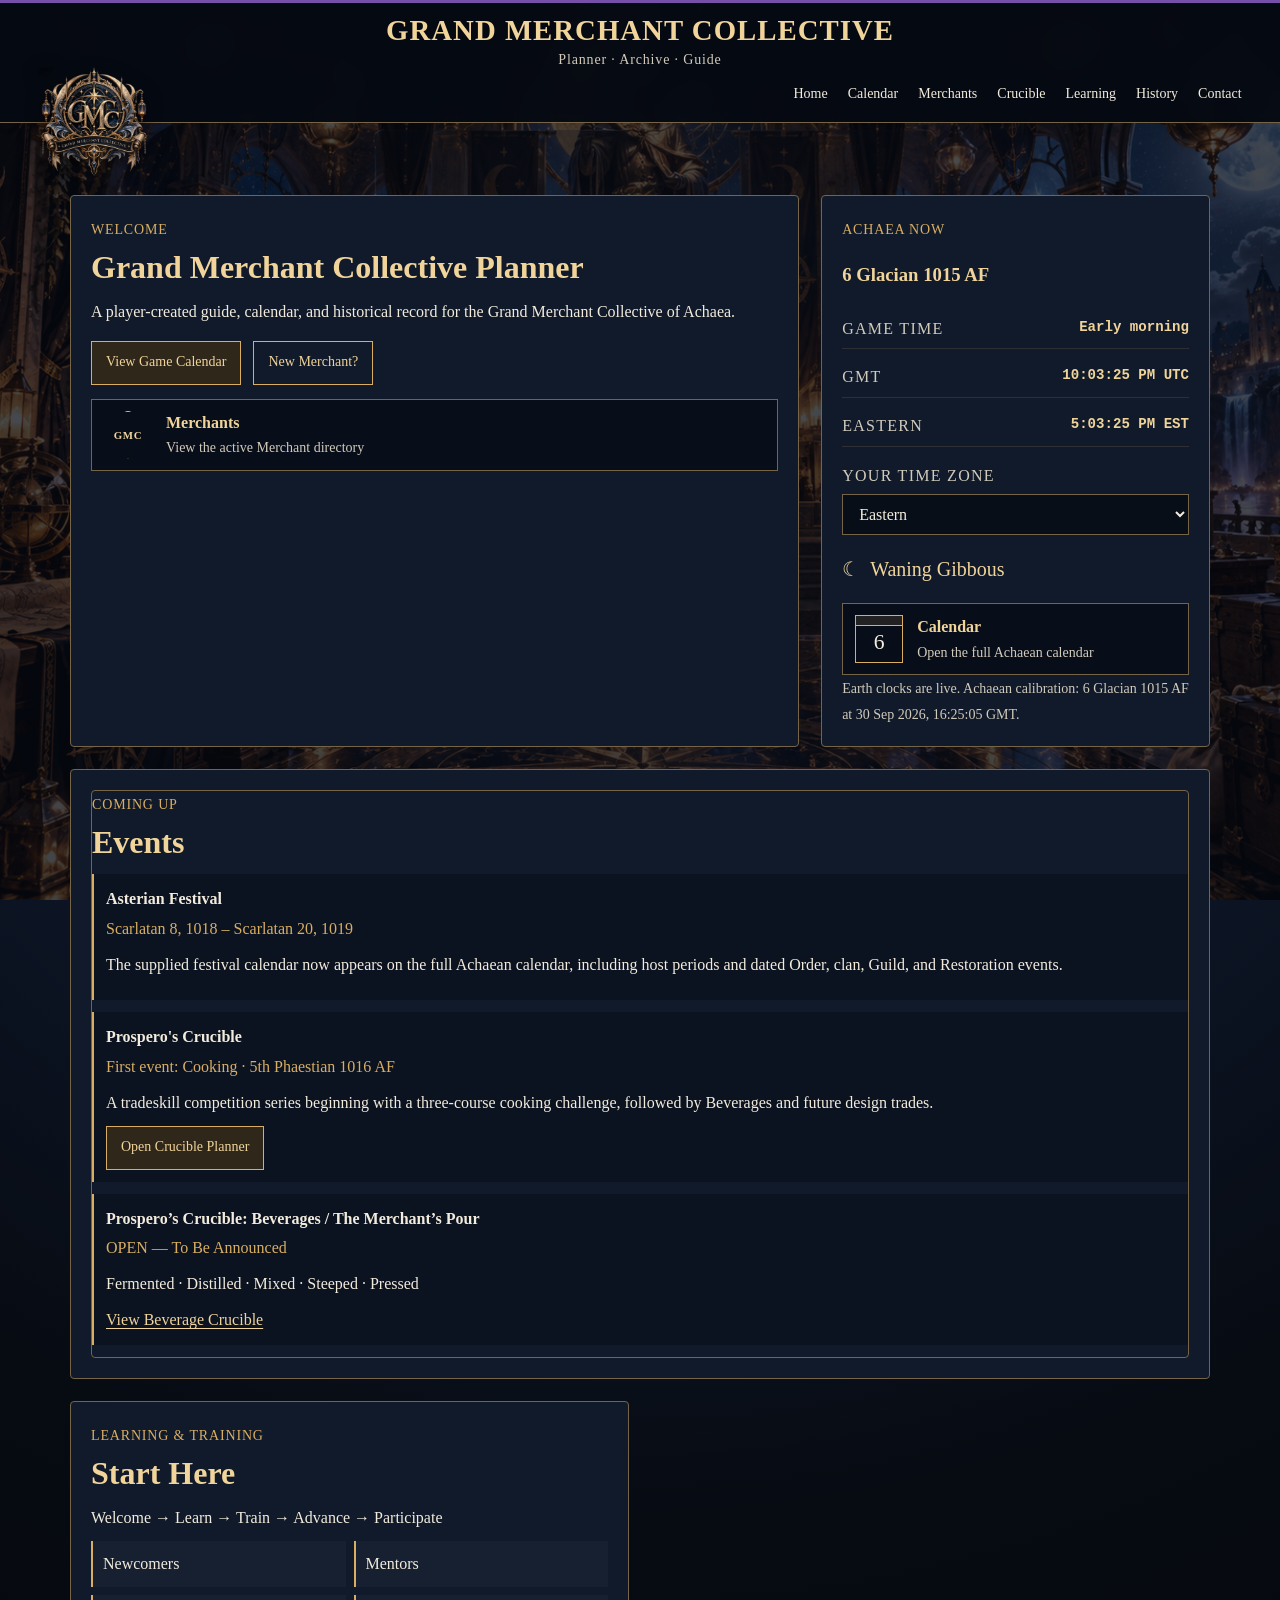
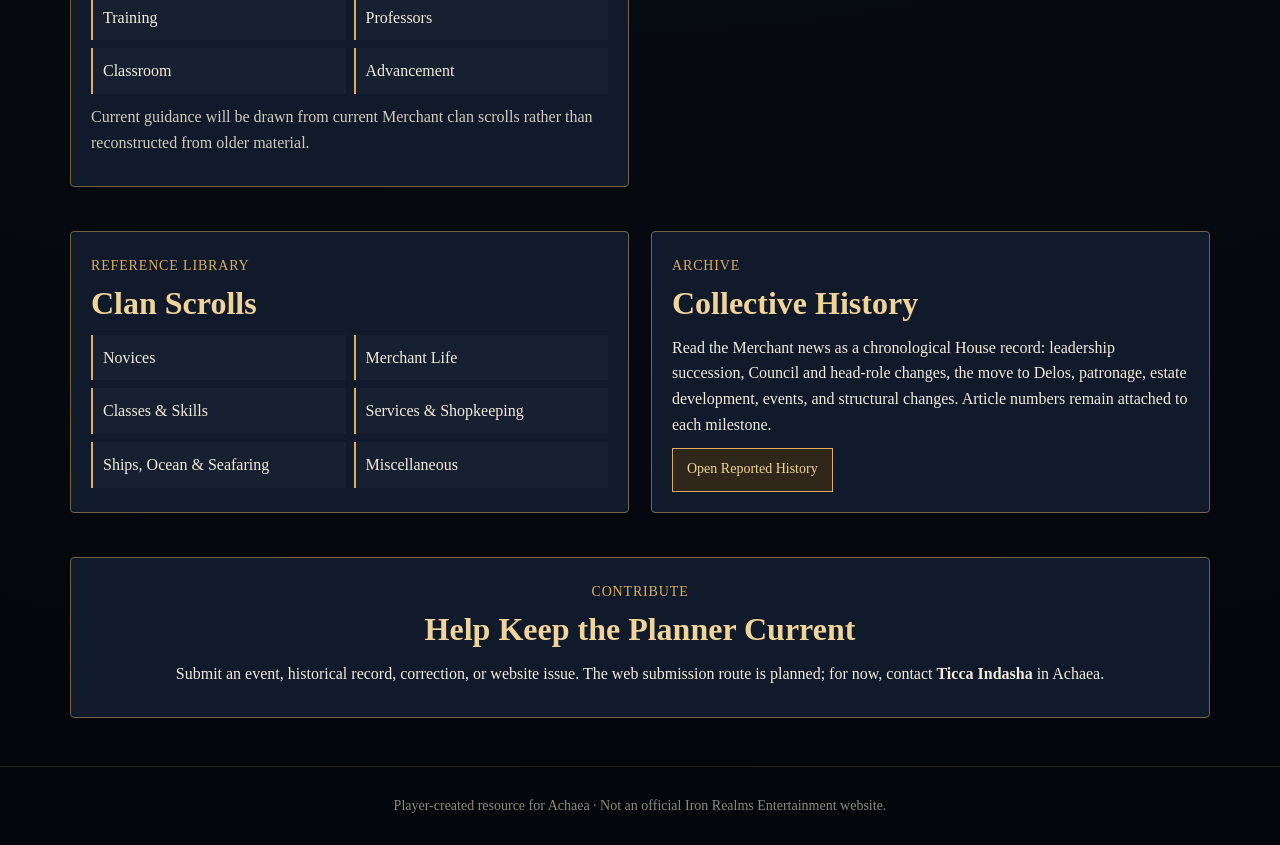
==== commit b52a43ae: "Refresh balanced shield and lighter background styles: index.html" ====
--- a/index.html
+++ b/index.html
@@ -4,7 +4,7 @@
 <meta charset="utf-8">
 <meta name="viewport" content="width=device-width,initial-scale=1">
 <title>Grand Merchant Collective Planner</title>
-<link rel="stylesheet" href="styles.css?v=hanging-shield-2">
+<link rel="stylesheet" href="styles.css?v=balanced-shield-light">
 </head>
 <body>
 <header class="site-header inner-header"><a class="header-crest" href="index.html" aria-label="Grand Merchant Collective home"><img src="grand-merchant-collective-crest.png" alt="Grand Merchant Collective crest"></a><div class="brand"><h1>Grand Merchant Collective</h1><p class="page-subtitle">Planner · Archive · Guide</p></div><nav aria-label="Primary navigation"><a href="index.html">Home</a><a href="calendar.html">Calendar</a><a href="merchants.html">Merchants</a><a href="crucible.html">Crucible</a><a href="index.html#learning">Learning</a><a href="history.html">History</a><a href="index.html#contact">Contact</a></nav></header>
--- a/styles.css
+++ b/styles.css
@@ -199,3 +199,15 @@
   .inner-header + main{margin-top:64px}
   .inner-header nav{padding-left:76px}
 }
+
+/* Balance the shield in the left gutter and across the banner edge. */
+.site-header.inner-header .header-crest{bottom:0;transform:translateY(50%)}
+@media(min-width:1400px){
+  .site-header.inner-header .header-crest{
+    left:calc((100vw - min(1140px,94vw))/4);
+    transform:translate(-50%,50%);
+  }
+}
+body:before{
+  background:linear-gradient(rgba(5,9,17,.728),rgba(5,9,17,.752)),url("Prospero-shrine.png") center/cover no-repeat;
+}
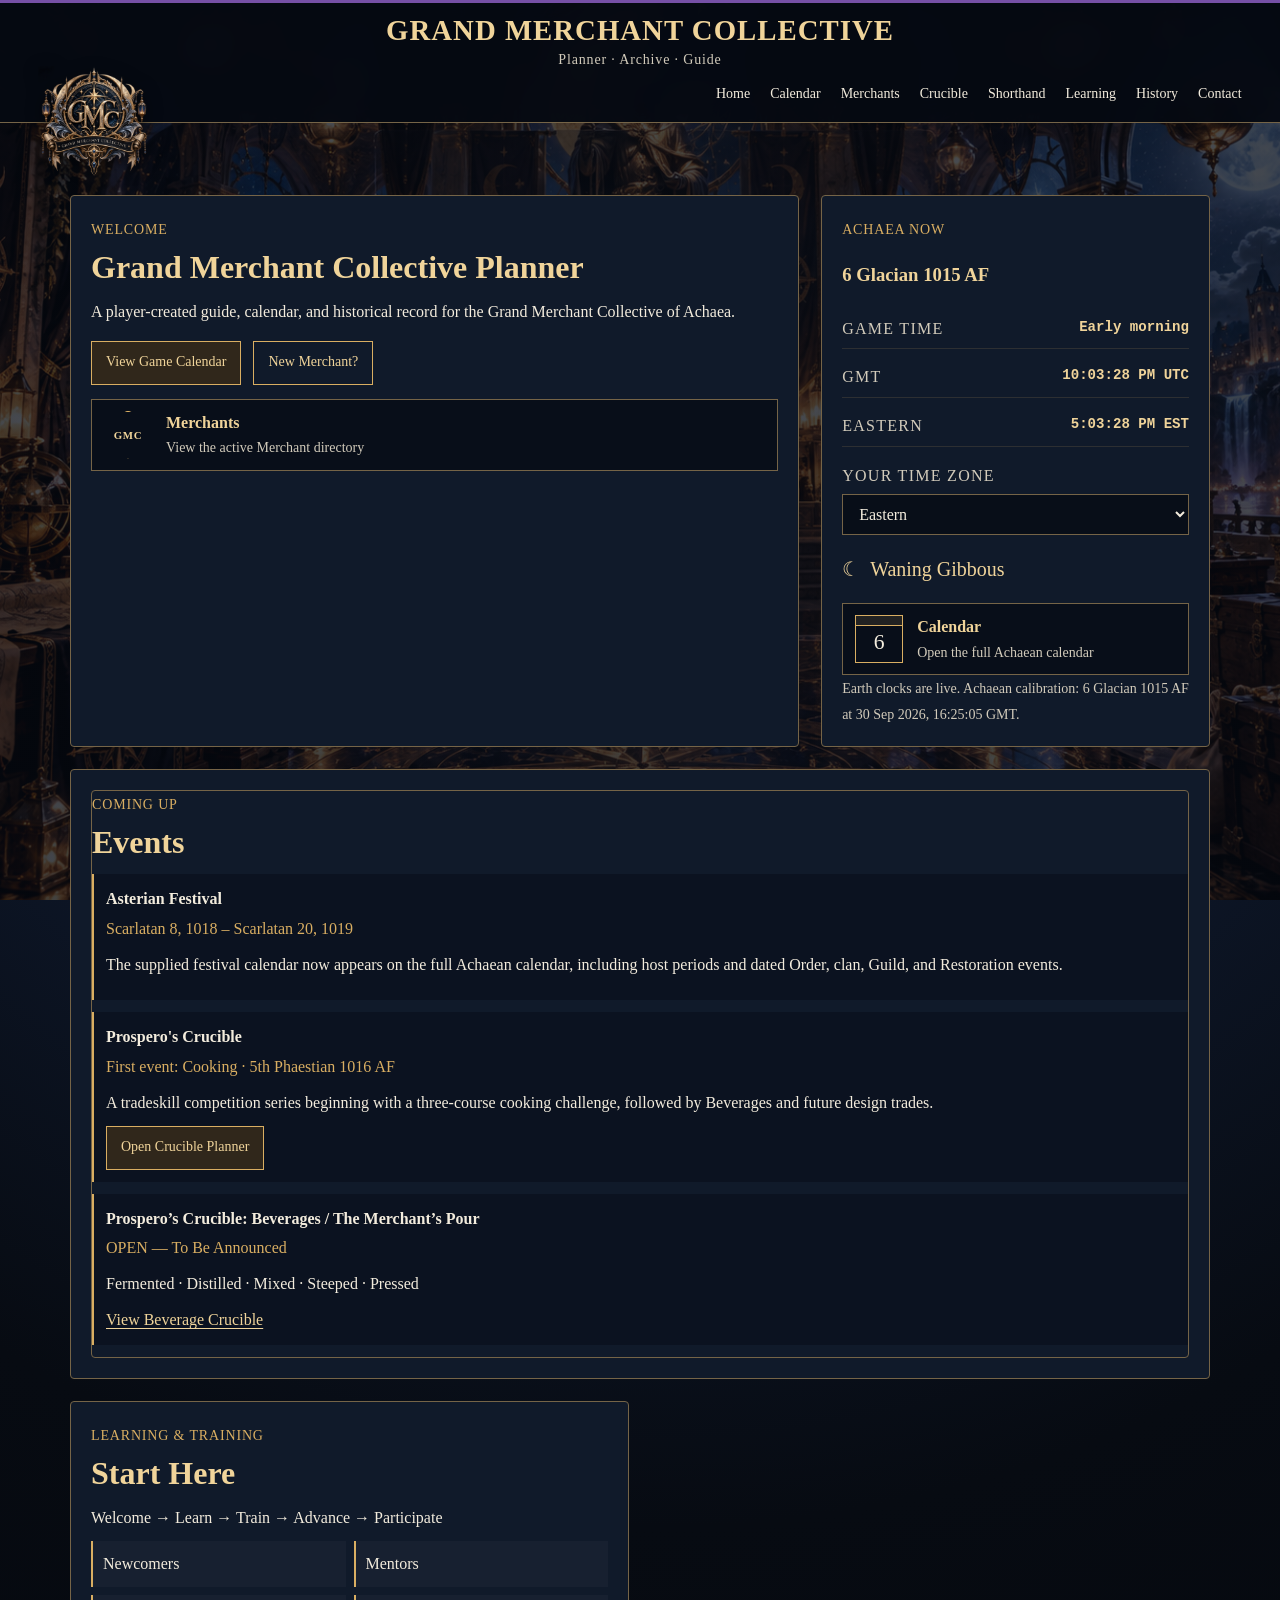
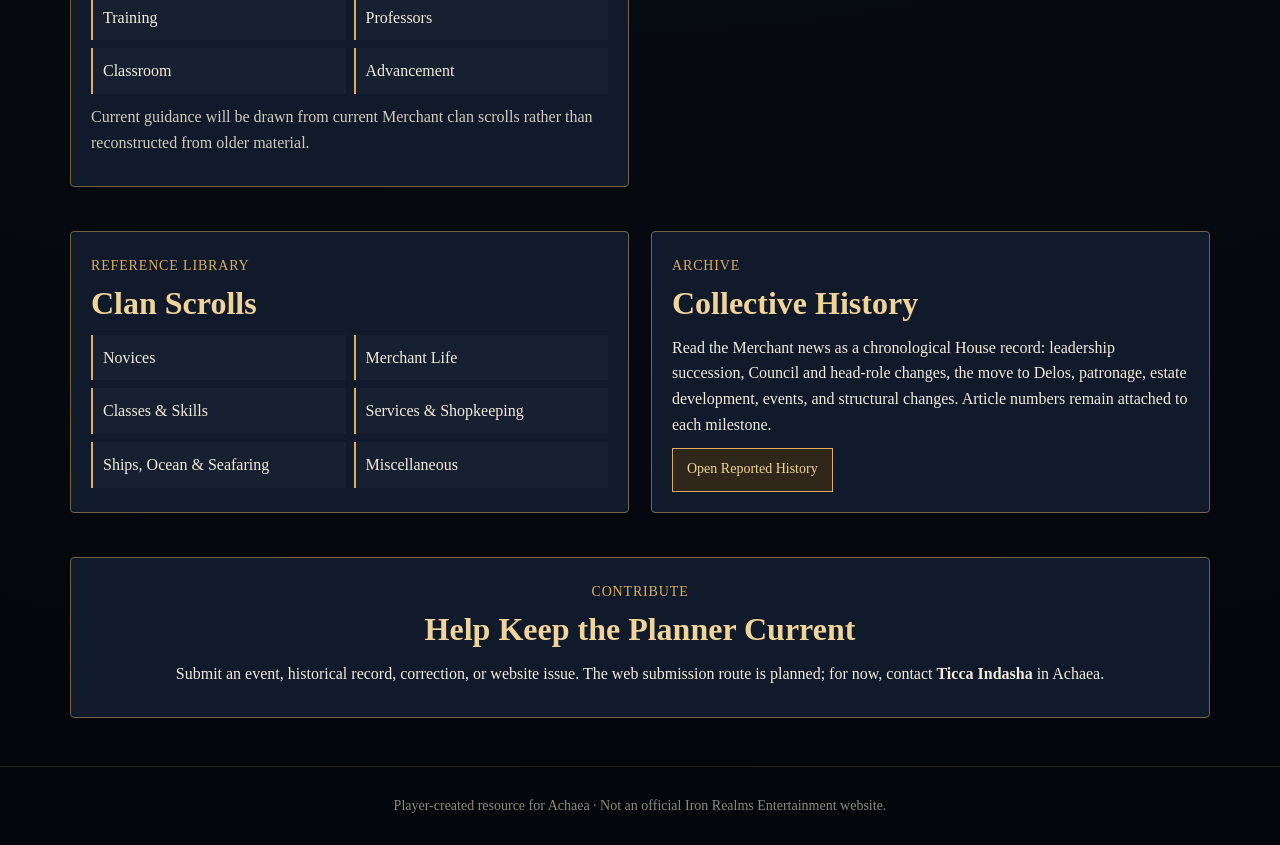
==== commit 26c4c119: "Link Merchant Shorthand in primary navigation" ====
--- a/index.html
+++ b/index.html
@@ -7,7 +7,7 @@
 <link rel="stylesheet" href="styles.css?v=balanced-shield-light">
 </head>
 <body>
-<header class="site-header inner-header"><a class="header-crest" href="index.html" aria-label="Grand Merchant Collective home"><img src="grand-merchant-collective-crest.png" alt="Grand Merchant Collective crest"></a><div class="brand"><h1>Grand Merchant Collective</h1><p class="page-subtitle">Planner · Archive · Guide</p></div><nav aria-label="Primary navigation"><a href="index.html">Home</a><a href="calendar.html">Calendar</a><a href="merchants.html">Merchants</a><a href="crucible.html">Crucible</a><a href="index.html#learning">Learning</a><a href="history.html">History</a><a href="index.html#contact">Contact</a></nav></header>
+<header class="site-header inner-header"><a class="header-crest" href="index.html" aria-label="Grand Merchant Collective home"><img src="grand-merchant-collective-crest.png" alt="Grand Merchant Collective crest"></a><div class="brand"><h1>Grand Merchant Collective</h1><p class="page-subtitle">Planner · Archive · Guide</p></div><nav aria-label="Primary navigation"><a href="index.html">Home</a><a href="calendar.html">Calendar</a><a href="merchants.html">Merchants</a><a href="crucible.html">Crucible</a><a href="shorthand.html">Shorthand</a><a href="index.html#learning">Learning</a><a href="history.html">History</a><a href="index.html#contact">Contact</a></nav></header>
 
 <main>
 <section id="home" class="hero">
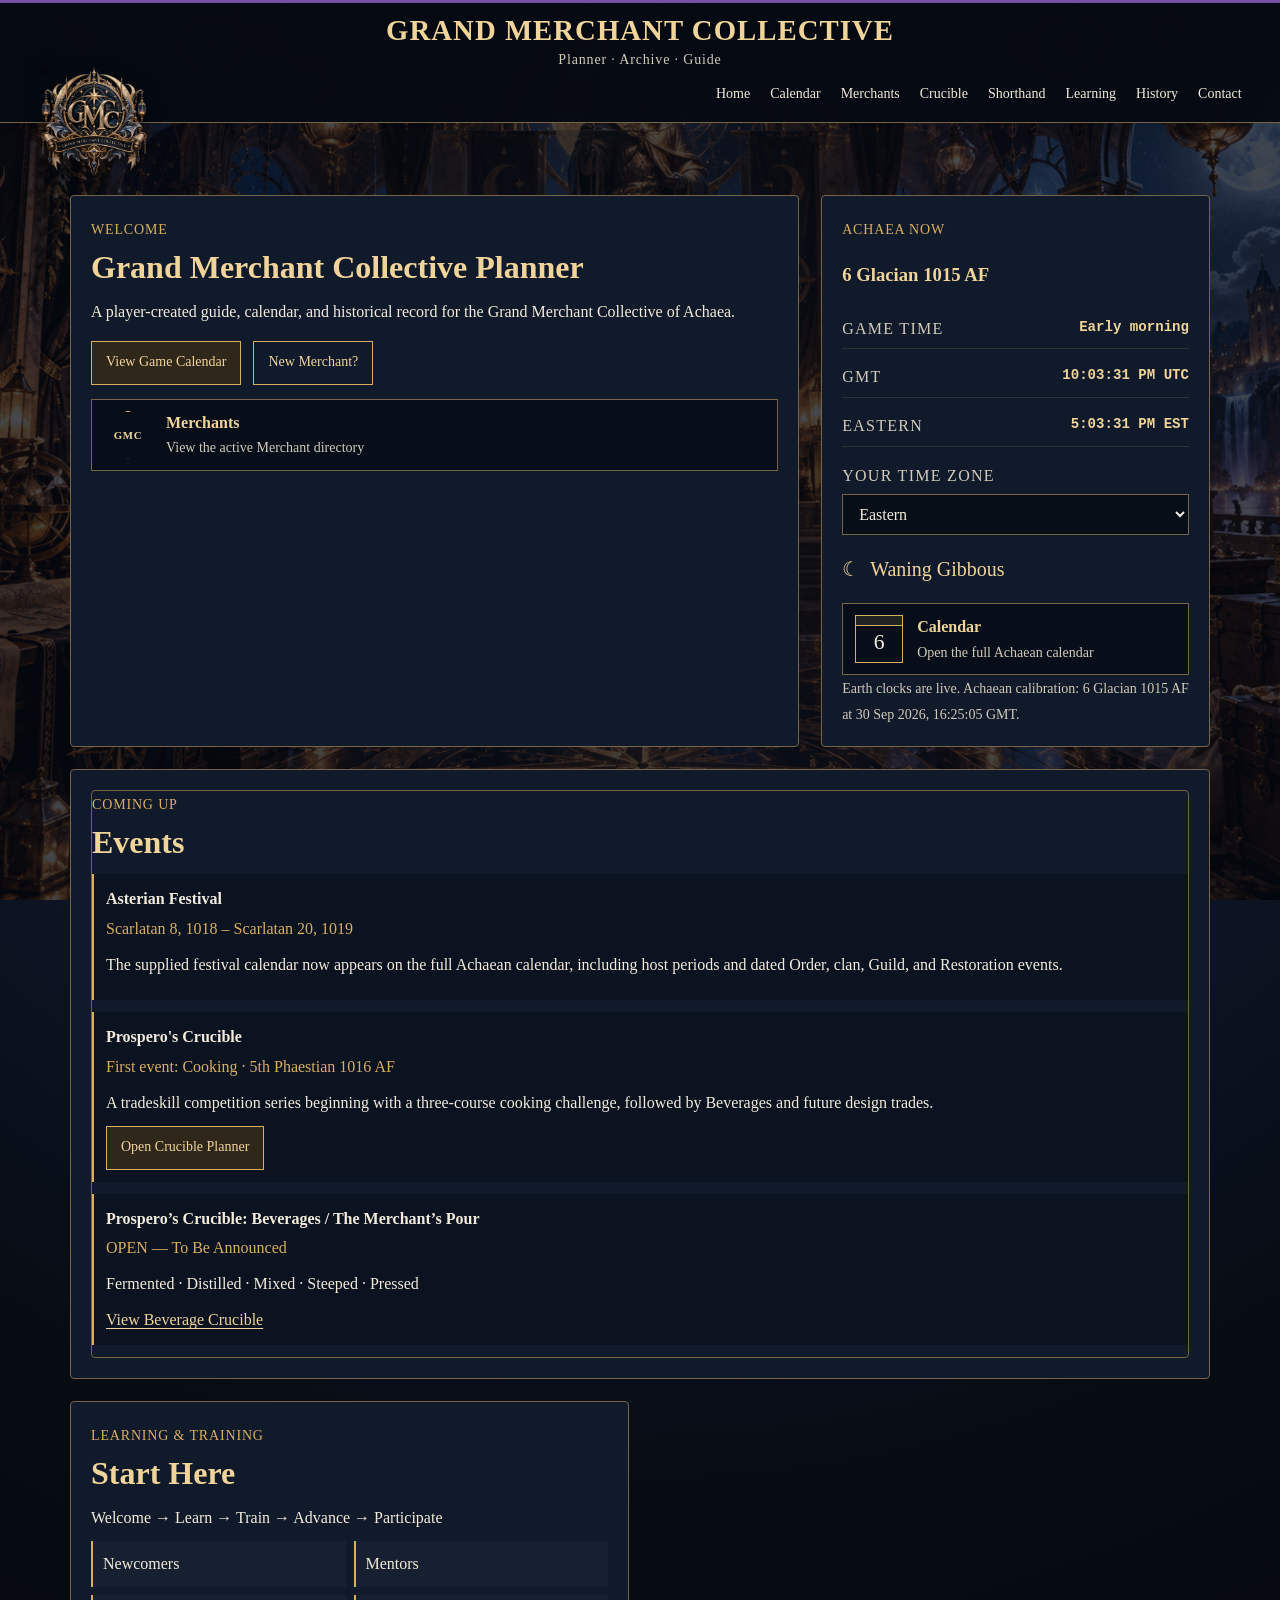
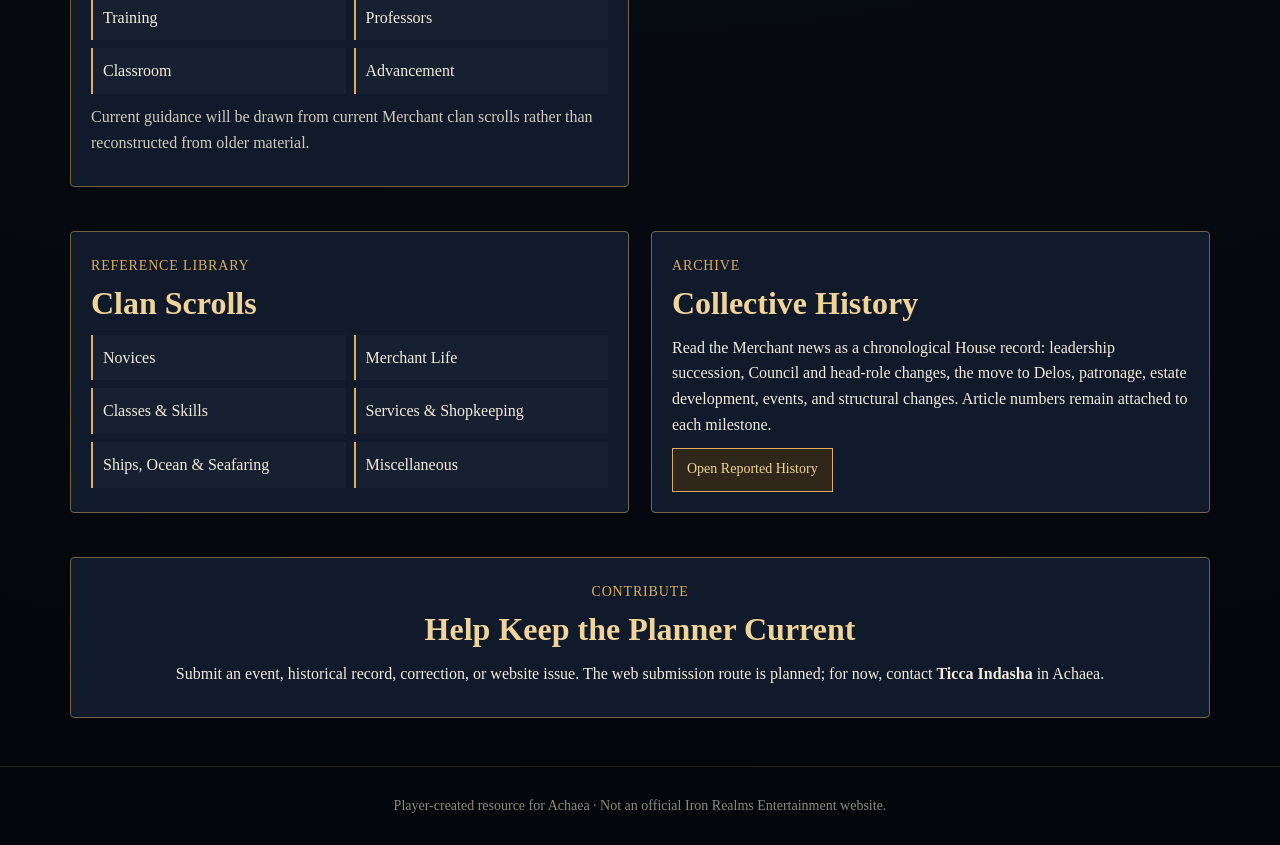
==== commit 7a65d542: "Refresh shared persistent header styles" ====
--- a/index.html
+++ b/index.html
@@ -4,7 +4,7 @@
 <meta charset="utf-8">
 <meta name="viewport" content="width=device-width,initial-scale=1">
 <title>Grand Merchant Collective Planner</title>
-<link rel="stylesheet" href="styles.css?v=balanced-shield-light">
+<link rel="stylesheet" href="styles.css?v=persistent-header">
 </head>
 <body>
 <header class="site-header inner-header"><a class="header-crest" href="index.html" aria-label="Grand Merchant Collective home"><img src="grand-merchant-collective-crest.png" alt="Grand Merchant Collective crest"></a><div class="brand"><h1>Grand Merchant Collective</h1><p class="page-subtitle">Planner · Archive · Guide</p></div><nav aria-label="Primary navigation"><a href="index.html">Home</a><a href="calendar.html">Calendar</a><a href="merchants.html">Merchants</a><a href="crucible.html">Crucible</a><a href="shorthand.html">Shorthand</a><a href="index.html#learning">Learning</a><a href="history.html">History</a><a href="index.html#contact">Contact</a></nav></header>
--- a/styles.css
+++ b/styles.css
@@ -95,7 +95,7 @@
 body:before{background:linear-gradient(#050911e8,#050911ef),url("Prospero-shrine.png") center/cover no-repeat}
 a{color:var(--gold2);text-underline-offset:.2em}
 :focus-visible{outline:3px solid var(--gold2);outline-offset:4px}
-.site-header.inner-header{position:relative;min-height:0;grid-template-columns:56px minmax(0,1fr);grid-template-areas:"crest brand" "nav nav";padding:12px max(3vw,16px);border-top:3px solid #7650a6}
+.site-header.inner-header{position:sticky;top:0;min-height:0;grid-template-columns:56px minmax(0,1fr);grid-template-areas:"crest brand" "nav nav";padding:12px max(3vw,16px);border-top:3px solid #7650a6}
 .inner-header .header-crest{width:48px;height:48px}
 .inner-header .brand h1{font-size:clamp(1.2rem,2.4vw,1.8rem);line-height:1.25;letter-spacing:.035em}
 .inner-header .page-subtitle{font-size:.875rem;letter-spacing:.06em}
@@ -211,3 +211,8 @@
 body:before{
   background:linear-gradient(rgba(5,9,17,.728),rgba(5,9,17,.752)),url("Prospero-shrine.png") center/cover no-repeat;
 }
+
+/* Keep navigation available and leave room above linked sections. */
+html{scroll-padding-top:180px}
+.site-header.inner-header{position:sticky;top:0;z-index:100}
+@media(max-width:700px){html{scroll-padding-top:240px}}
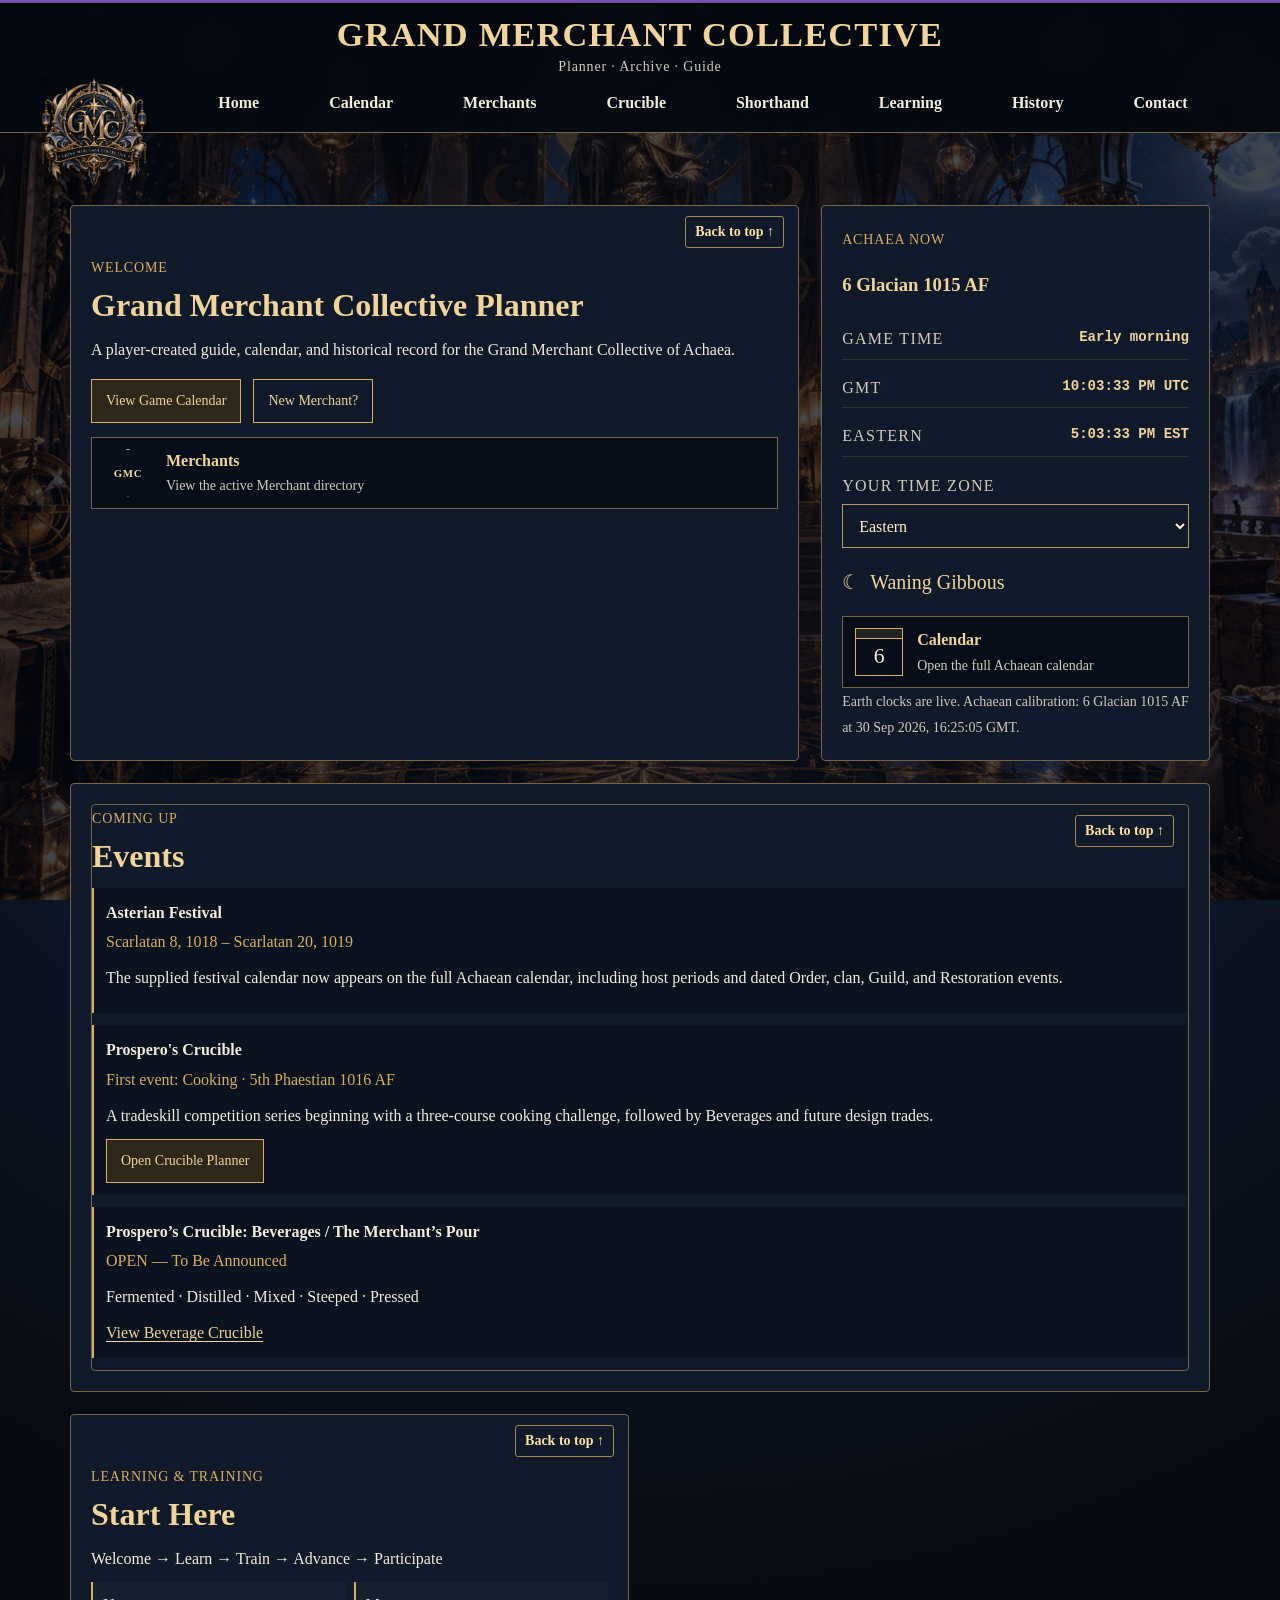
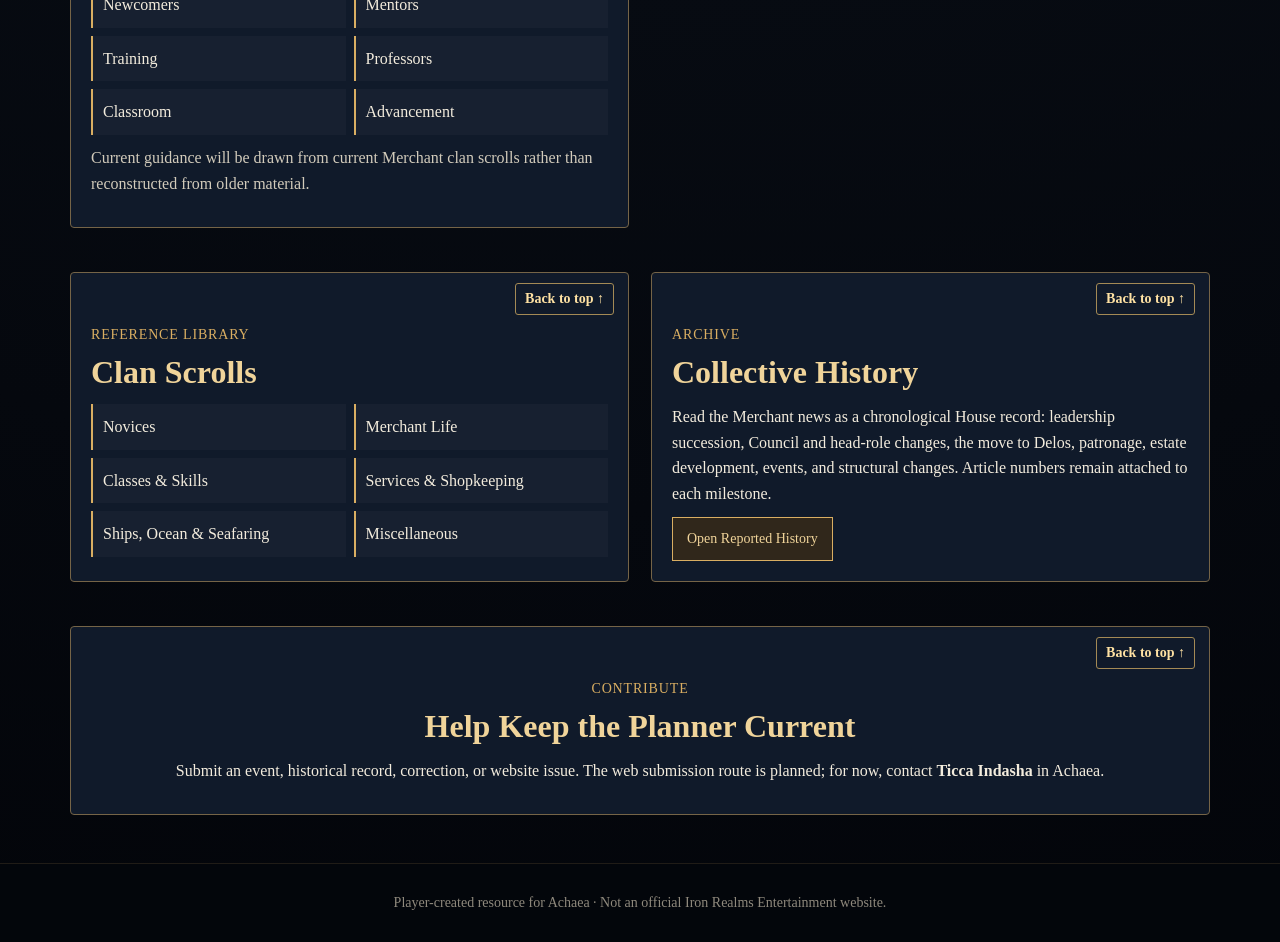
==== commit 44fba02f: "Add Back to top links to content sections" ====
--- a/index.html
+++ b/index.html
@@ -4,14 +4,14 @@
 <meta charset="utf-8">
 <meta name="viewport" content="width=device-width,initial-scale=1">
 <title>Grand Merchant Collective Planner</title>
-<link rel="stylesheet" href="styles.css?v=persistent-header">
+<link rel="stylesheet" href="styles.css?v=section-top-links">
 </head>
-<body>
+<body id="top">
 <header class="site-header inner-header"><a class="header-crest" href="index.html" aria-label="Grand Merchant Collective home"><img src="grand-merchant-collective-crest.png" alt="Grand Merchant Collective crest"></a><div class="brand"><h1>Grand Merchant Collective</h1><p class="page-subtitle">Planner · Archive · Guide</p></div><nav aria-label="Primary navigation"><a href="index.html">Home</a><a href="calendar.html">Calendar</a><a href="merchants.html">Merchants</a><a href="crucible.html">Crucible</a><a href="shorthand.html">Shorthand</a><a href="index.html#learning">Learning</a><a href="history.html">History</a><a href="index.html#contact">Contact</a></nav></header>
 
 <main>
 <section id="home" class="hero">
-  <article class="panel intro">
+  <article class="panel intro has-section-top"><a class="section-top-link" href="#top" aria-label="Back to top of page">Back to top ↑</a>
     <span class="kicker">Welcome</span>
     <h2>Grand Merchant Collective Planner</h2>
     <p>A player-created guide, calendar, and historical record for the Grand Merchant Collective of Achaea.</p>
@@ -43,7 +43,7 @@
     <small>Earth clocks are live. Achaean calibration: 6 Glacian 1015 AF at 30 Sep 2026, 16:25:05 GMT.</small>
   </aside>
 </section>
-<section class="panel section featured-events" aria-label="Upcoming events"> <article id="events" class="panel section">
+<section class="panel section featured-events" aria-label="Upcoming events"> <article id="events" class="panel section has-section-top"><a class="section-top-link" href="#top" aria-label="Back to top of page">Back to top ↑</a>
    <span class="kicker">Coming Up</span><h2>Events</h2>
    <div class="event-card"><strong>Asterian Festival</strong><span>Scarlatan 8, 1018 – Scarlatan 20, 1019</span><p>The supplied festival calendar now appears on the full Achaean calendar, including host periods and dated Order, clan, Guild, and Restoration events.</p></div>
    <div class="event-card"><strong>Prospero's Crucible</strong><span>First event: Cooking · 5th Phaestian 1016 AF</span><p>A tradeskill competition series beginning with a three-course cooking challenge, followed by Beverages and future design trades.</p><a class="button" href="crucible.html">Open Crucible Planner</a></div>
@@ -52,7 +52,7 @@
 
 
 <section class="two-col">
- <article id="learning" class="panel section">
+ <article id="learning" class="panel section has-section-top"><a class="section-top-link" href="#top" aria-label="Back to top of page">Back to top ↑</a>
    <span class="kicker">Learning & Training</span><h2>Start Here</h2>
    <p>Welcome → Learn → Train → Advance → Participate</p>
    <div class="link-grid"><span>Newcomers</span><span>Mentors</span><span>Training</span><span>Professors</span><span>Classroom</span><span>Advancement</span></div>
@@ -64,13 +64,13 @@
 
 
 <section class="two-col">
- <article id="scrolls" class="panel section"><span class="kicker">Reference Library</span><h2>Clan Scrolls</h2>
+ <article id="scrolls" class="panel section has-section-top"><a class="section-top-link" href="#top" aria-label="Back to top of page">Back to top ↑</a><span class="kicker">Reference Library</span><h2>Clan Scrolls</h2>
  <div class="scroll-groups"><span>Novices</span><span>Merchant Life</span><span>Classes & Skills</span><span>Services & Shopkeeping</span><span>Ships, Ocean & Seafaring</span><span>Miscellaneous</span></div>
  </article>
- <article id="history" class="panel section"><span class="kicker">Archive</span><h2>Collective History</h2><p>Read the Merchant news as a chronological House record: leadership succession, Council and head-role changes, the move to Delos, patronage, estate development, events, and structural changes. Article numbers remain attached to each milestone.</p><a class="button" href="history.html">Open Reported History</a></article>
+ <article id="history" class="panel section has-section-top"><a class="section-top-link" href="#top" aria-label="Back to top of page">Back to top ↑</a><span class="kicker">Archive</span><h2>Collective History</h2><p>Read the Merchant news as a chronological House record: leadership succession, Council and head-role changes, the move to Delos, patronage, estate development, events, and structural changes. Article numbers remain attached to each milestone.</p><a class="button" href="history.html">Open Reported History</a></article>
 </section>
 
-<section id="contact" class="panel section contact">
+<section id="contact" class="panel section contact has-section-top"><a class="section-top-link" href="#top" aria-label="Back to top of page">Back to top ↑</a>
  <span class="kicker">Contribute</span><h2>Help Keep the Planner Current</h2>
  <p>Submit an event, historical record, correction, or website issue. The web submission route is planned; for now, contact <strong>Ticca Indasha</strong> in Achaea.</p>
 </section>
--- a/styles.css
+++ b/styles.css
@@ -216,3 +216,44 @@
 html{scroll-padding-top:180px}
 .site-header.inner-header{position:sticky;top:0;z-index:100}
 @media(max-width:700px){html{scroll-padding-top:240px}}
+
+/* Full-width, opaque history category legend. */
+.history-key{display:grid;grid-template-columns:90px minmax(0,1fr);align-items:stretch;gap:16px;width:100%;padding:16px;margin:22px 0;background:#101a2a;border:1px solid #9d875a;border-radius:4px}
+.history-key-title{align-self:center;color:#fff0cb;font-size:1rem}
+.history-key-items{display:grid;grid-template-columns:repeat(6,minmax(0,1fr));gap:10px}
+.history-key .history-chip{display:flex;align-items:center;justify-content:center;min-height:52px;padding:10px;text-align:center;font-size:.9375rem;font-weight:700;line-height:1.4;letter-spacing:0;text-transform:none;border-width:1px;background:#0a1321}
+.history-key .leadership{background:#31271a;color:#ffe2a3;border-color:#c9a863}
+.history-key .office{background:#182a40;color:#d1e7ff;border-color:#8facd0}
+.history-key .structure{background:#2a223a;color:#e6d7ff;border-color:#b09bcf}
+.history-key .place{background:#1d3025;color:#d6eed9;border-color:#8aac92}
+.history-key .patron{background:#33251a;color:#ffdcaa;border-color:#c29d6f}
+.history-key .event{background:#352127;color:#ffd9dc;border-color:#c38f95}
+.history-type{font-size:.875rem;font-weight:700;letter-spacing:.025em;background:#101a2a}
+@media(max-width:1100px){.history-key-items{grid-template-columns:repeat(3,minmax(0,1fr))}}
+@media(max-width:600px){.history-key{grid-template-columns:1fr;gap:10px}.history-key-items{grid-template-columns:repeat(2,minmax(0,1fr))}}
+@media(max-width:360px){.history-key-items{grid-template-columns:1fr}}
+
+/* Clear, opaque pull-downs and expandable section headings. */
+select{background:#101a2a!important;color:#fff0cb!important;border:1px solid #b69a63!important;padding:12px;font:inherit;font-weight:700;min-height:44px}
+select option{background:#101a2a;color:#fff0cb}
+details>summary{display:list-item;list-style-position:inside;box-sizing:border-box;padding:12px 14px;background:#182539;color:#fff0cb;border:1px solid #a0885b;font-size:1rem;font-weight:700;line-height:1.45;cursor:pointer}
+details[open]>summary{border-bottom:2px solid #b592cd}
+details>summary:hover{background:#22334b}
+.market-line-library{margin:18px 0 24px}.market-line-library select{display:block;width:100%;margin:10px 0}
+.market-suggestion{display:block;width:100%;padding:12px 14px;margin:8px 0;text-align:left;color:#f9ead0;background:#0a1321;border:1px solid #786746;font:inherit;cursor:pointer}
+.market-suggestion:hover,.market-suggestion:focus-visible{background:#22334b;border-color:#d9ae62}
+
+.market-generator input{display:block;box-sizing:border-box;width:100%;padding:12px;margin:8px 0 16px;background:#080f19;border:1px solid #a48a55;color:#fff4dc;font:inherit}.market-generated{min-height:60px;background:#182539!important;color:#fff0cb!important;border:1px solid #b69a63!important;padding:16px!important;font-weight:700;overflow-wrap:anywhere}
+
+.site-header.inner-header .brand h1{font-weight:700;font-size:clamp(1.3rem,2.8vw,2.15rem)}
+.site-header.inner-header nav{justify-content:space-evenly;gap:4px 16px}
+.site-header.inner-header nav a{font-size:1rem;font-weight:700}
+@media(max-width:700px){.site-header.inner-header .brand h1{font-size:1.2rem}.site-header.inner-header nav{gap:2px 12px}}
+
+/* A direct return to navigation in every content section. */
+.has-section-top{position:relative;padding-top:48px}
+.section-top-link{position:absolute;top:10px;right:14px;display:inline-flex;align-items:center;min-height:32px;padding:4px 9px;background:#101a2a;color:#ffe2a3;border:1px solid #a48a55;border-radius:3px;font-size:.875rem;font-weight:700;text-decoration:none;z-index:2}
+.section-top-link:hover{background:#26374e;color:#fff5de}
+.section-top-link:focus-visible{outline:3px solid #d5b9ec;outline-offset:3px}
+
+@media(max-width:380px){html{scroll-padding-top:320px}}
